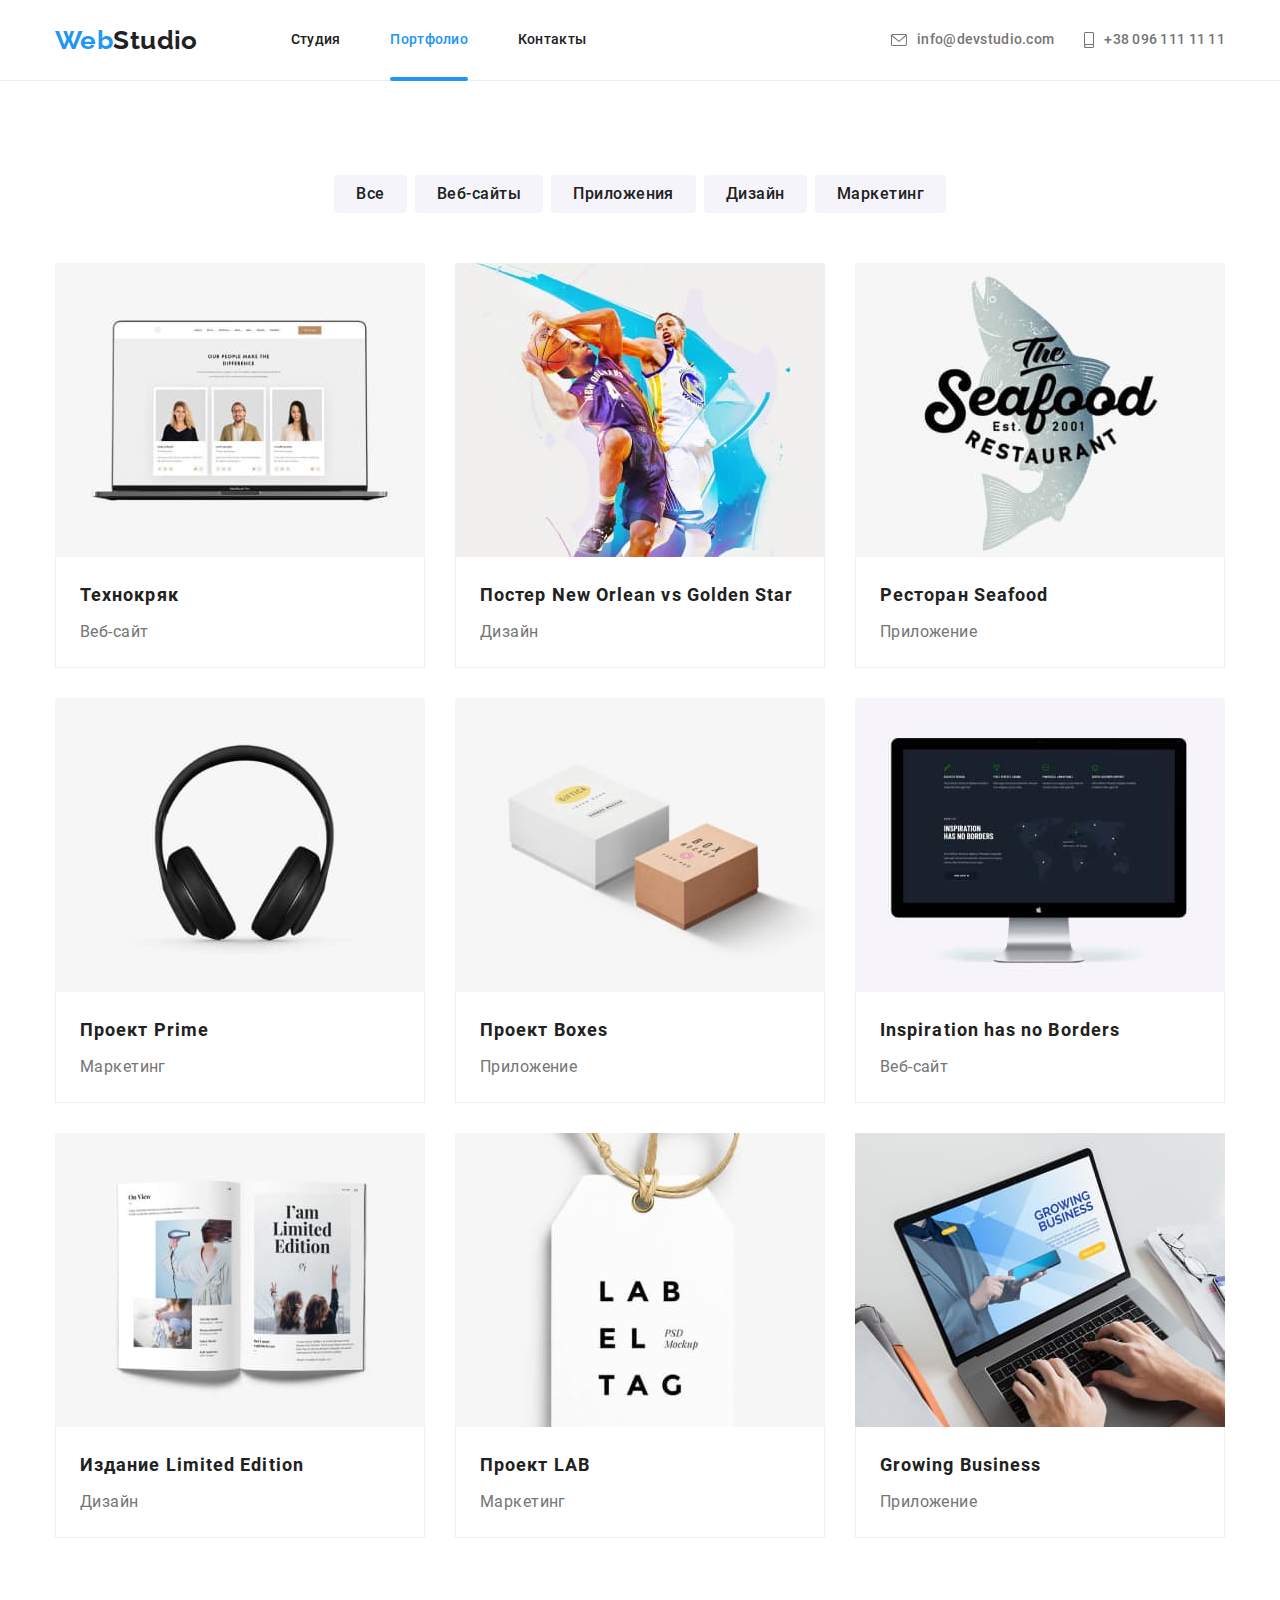
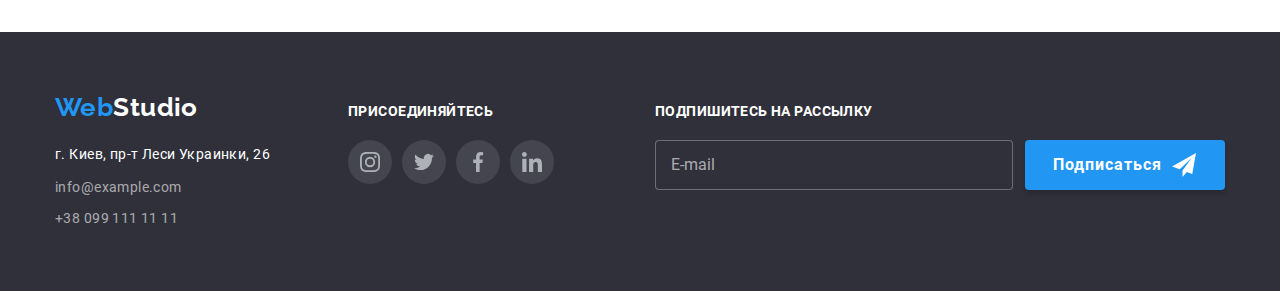
==== portfolio.html @ 1e8dc71b "add portfolio img" ====
<!DOCTYPE html>
<html lang="ru">
  <head>
    <meta charset="UTF-8" />
    <meta name="viewport" content="width=device-width, initial-scale=1.0" />
    <meta http-equiv="X-UA-Compatible" content="IE=Edge" />
    <title>Портфолио | Web Studio</title>
    <meta name="description" content="Портфолио со всеми работами компании Web Studio" />

    <link rel="stylesheet" href="./css/portfolio.min.css" />
    <link rel="shortcut icon" href="./images/favicon.svg" type="image/x-icon" />
  </head>
  <body>
    <header class="header">
      <div class="container main-nav">
        <!-- Лого в хедере -->
        <a href="./index.html" class="logo header__logo"><span class="logo__text">Web</span>Studio</a>

        <button type="button" class="mobile-button" aria-expanded="false" aria-controls="menu-container" data-menu-button>
          <svg width="40" height="40" aria-label="Переключатель мобильного меню" class="mobile-button__icon">
            <use class="icon-cross" href="./images/sprite.svg#icon-cross"></use>
            <use class="icon-menu" href="./images/sprite.svg#icon-mobile-menu"></use>
          </svg>
        </button>

        <div class="menu-container" id="menu-container" data-menu>
          <!-- Меню в хедере -->
          <nav>
            <ul class="menu">
              <li class="menu__item">
                <a href="./index.html" class="menu__link">Студия</a>
              </li>
              <li class="menu__item">
                <a href="./portfolio.html" class="menu__link menu__link--current">Портфолио</a>
              </li>
              <li class="menu__item">
                <a href="#" class="menu__link">Контакты</a>
              </li>
            </ul>
          </nav>

          <!-- Контакты в хедере -->
          <ul class="contacts">
            <li class="contacts__item">
              <a href="mailto:info@devstudio.com" class="contacts__link">
                <div class="contacts__icon">
                  <svg class="contacts__mail" width="16" height="12">
                    <use href="./images/sprite.svg#icon-head-mail"></use>
                  </svg>

                  info@devstudio.com
                </div></a
              >
            </li>
            <li class="contacts__item">
              <a href="tel:+380961111111" class="contacts__link">
                <div class="contacts__icon">
                  <svg class="contacts__phone" width="10" height="16">
                    <use href="./images/sprite.svg#icon-head-phone"></use>
                  </svg>

                  +38 096 111 11 11
                </div>
              </a>
            </li>
          </ul>
        </div>
      </div>
    </header>

    <main>
      <div class="container">
        <section class="portfolio-section">
          <!-- Кнопки-фильтры -->
          <ul class="filters">
            <li class="filters__item">
              <button type="button" class="filters__btn">Все</button>
            </li>

            <li class="filters__item">
              <button type="button" class="filters__btn">Веб-сайты</button>
            </li>
            <li class="filters__item">
              <button type="button" class="filters__btn">Приложения</button>
            </li>
            <li class="filters__item">
              <button type="button" class="filters__btn">Дизайн</button>
            </li>
            <li class="filters__item">
              <button type="button" class="filters__btn">Маркетинг</button>
            </li>
          </ul>

          <!-- Портфолио -->
          <ul class="portfolio">
            <li class="portfolio__item">
              <a href="#" class="portfolio__link">
                <div class="portfolio__thumb">
                  <picture>
                    <source
                      srcset="./images/desktop/portfolio-1-1200@1x.jpg 1x, ./images/desktop/portfolio-1-1200@2x.jpg 2x"
                      media="(min-width: 1200px)"
                    />
                    <source
                      srcset="./images/tablet/portfolio-1-768@1x.jpg 1x, ./images/tablet/portfolio-1-768@2x.jpg 2x"
                      media="(min-width: 768px)"
                    />
                    <source
                      srcset="./images/mobile/portfolio-1-480@1x.jpg 1x, ./images/mobile/portfolio-1-480@2x.jpg 2x"
                      media="(max-width: 767px)"
                    />

                    <img src="./images/mobile/portfolio-1-480@1x.jpg" alt="Пример сайта" width="370" height="294" />
                  </picture>
                  <p class="portfolio__tooltip">
                    Технокряк это современная площадка распространения коронавируса. Компании используют эту платформу для цифрового
                    шпионажа и атак на защищённые сервера конкурентов.
                  </p>
                </div>
                <div class="portfolio__content">
                  <h2 class="portfolio__title">Технокряк</h2>
                  <p class="portfolio__text">Веб-сайт</p>
                </div>
              </a>
            </li>

            <li class="portfolio__item">
              <a href="#" class="portfolio__link">
                <div class="portfolio__thumb">
                  <picture>
                    <source
                      srcset="./images/desktop/portfolio-2-1200@1x.jpg 1x, ./images/desktop/portfolio-2-1200@2x.jpg 2x"
                      media="(min-width: 1200px)"
                    />
                    <source
                      srcset="./images/tablet/portfolio-2-768@1x.jpg 1x, ./images/tablet/portfolio-2-768@2x.jpg 2x"
                      media="(min-width: 768px)"
                    />
                    <source
                      srcset="./images/mobile/portfolio-2-480@1x.jpg 1x, ./images/mobile/portfolio-2-480@2x.jpg 2x"
                      media="(max-width: 767px)"
                    />

                    <img src="./images/mobile/portfolio-2-480@1x.jpg" alt="Два мужчины играют в баскетбол" width="370" height="294" />
                  </picture>
                  <p class="portfolio__tooltip">
                    Технокряк это современная площадка распространения коронавируса. Компании используют эту платформу для цифрового
                    шпионажа и атак на защищённые сервера конкурентов.
                  </p>
                </div>
                <div class="portfolio__content">
                  <h2 class="portfolio__title">Постер New Orlean vs Golden Star</h2>
                  <p class="portfolio__text">Дизайн</p>
                </div>
              </a>
            </li>
            <li class="portfolio__item">
              <a href="#" class="portfolio__link">
                <div class="portfolio__thumb">
                  <picture>
                    <source
                      srcset="./images/desktop/portfolio-3-1200@1x.jpg 1x, ./images/desktop/portfolio-3-1200@2x.jpg 2x"
                      media="(min-width: 1200px)"
                    />
                    <source
                      srcset="./images/tablet/portfolio-3-768@1x.jpg 1x, ./images/tablet/portfolio-3-768@2x.jpg 2x"
                      media="(min-width: 768px)"
                    />
                    <source
                      srcset="./images/mobile/portfolio-3-480@1x.jpg 1x, ./images/mobile/portfolio-3-480@2x.jpg 2x"
                      media="(max-width: 767px)"
                    />

                    <img src="./images/mobile/portfolio-3-480@1x.jpg" alt="Логотип ресторана с рыбой на фоне" width="370" height="294" />
                  </picture>
                  <p class="portfolio__tooltip">
                    Технокряк это современная площадка распространения коронавируса. Компании используют эту платформу для цифрового
                    шпионажа и атак на защищённые сервера конкурентов.
                  </p>
                </div>
                <div class="portfolio__content">
                  <h2 class="portfolio__title">Ресторан Seafood</h2>
                  <p class="portfolio__text">Приложение</p>
                </div>
              </a>
            </li>
            <li class="portfolio__item">
              <a href="#" class="portfolio__link">
                <div class="portfolio__thumb">
                  <picture>
                    <source
                      srcset="./images/desktop/portfolio-4-1200@1x.jpg 1x, ./images/desktop/portfolio-4-1200@2x.jpg 2x"
                      media="(min-width: 1200px)"
                    />
                    <source
                      srcset="./images/tablet/portfolio-4-768@1x.jpg 1x, ./images/tablet/portfolio-4-768@2x.jpg 2x"
                      media="(min-width: 768px)"
                    />
                    <source
                      srcset="./images/mobile/portfolio-4-480@1x.jpg 1x, ./images/mobile/portfolio-4-480@2x.jpg 2x"
                      media="(max-width: 767px)"
                    />

                    <img src="./images/mobile/portfolio-4-480@1x.jpg" alt="Наушники" width="370" height="294" />
                  </picture>
                  <p class="portfolio__tooltip">
                    Технокряк это современная площадка распространения коронавируса. Компании используют эту платформу для цифрового
                    шпионажа и атак на защищённые сервера конкурентов.
                  </p>
                </div>
                <div class="portfolio__content">
                  <h2 class="portfolio__title">Проект Prime</h2>
                  <p class="portfolio__text">Маркетинг</p>
                </div>
              </a>
            </li>
            <li class="portfolio__item">
              <a href="#" class="portfolio__link">
                <div class="portfolio__thumb">
                  <picture>
                    <source
                      srcset="./images/desktop/portfolio-5-1200@1x.jpg 1x, ./images/desktop/portfolio-5-1200@2x.jpg 2x"
                      media="(min-width: 1200px)"
                    />
                    <source
                      srcset="./images/tablet/portfolio-5-768@1x.jpg 1x, ./images/tablet/portfolio-5-768@2x.jpg 2x"
                      media="(min-width: 768px)"
                    />
                    <source
                      srcset="./images/mobile/portfolio-5-480@1x.jpg 1x, ./images/mobile/portfolio-5-480@2x.jpg 2x"
                      media="(max-width: 767px)"
                    />

                    <img src="./images/mobile/portfolio-5-480@1x.jpg" alt="Две коробки" width="370" height="294" />
                  </picture>
                  <p class="portfolio__tooltip">
                    Технокряк это современная площадка распространения коронавируса. Компании используют эту платформу для цифрового
                    шпионажа и атак на защищённые сервера конкурентов.
                  </p>
                </div>
                <div class="portfolio__content">
                  <h2 class="portfolio__title">Проект Boxes</h2>
                  <p class="portfolio__text">Приложение</p>
                </div>
              </a>
            </li>
            <li class="portfolio__item">
              <a href="#" class="portfolio__link">
                <div class="portfolio__thumb">
                  <picture>
                    <source
                      srcset="./images/desktop/portfolio-6-1200@1x.jpg 1x, ./images/desktop/portfolio-6-1200@2x.jpg 2x"
                      media="(min-width: 1200px)"
                    />
                    <source
                      srcset="./images/tablet/portfolio-6-768@1x.jpg 1x, ./images/tablet/portfolio-6-768@2x.jpg 2x"
                      media="(min-width: 768px)"
                    />
                    <source
                      srcset="./images/mobile/portfolio-6-480@1x.jpg 1x, ./images/mobile/portfolio-6-480@2x.jpg 2x"
                      media="(max-width: 767px)"
                    />

                    <img src="./images/mobile/portfolio-6-480@1x.jpg" alt="Карта мира на темном фоне" width="370" height="294" />
                  </picture>
                  <p class="portfolio__tooltip">
                    Технокряк это современная площадка распространения коронавируса. Компании используют эту платформу для цифрового
                    шпионажа и атак на защищённые сервера конкурентов.
                  </p>
                </div>
                <div class="portfolio__content">
                  <h2 class="portfolio__title">Inspiration has no Borders</h2>
                  <p class="portfolio__text">Веб-сайт</p>
                </div>
              </a>
            </li>
            <li class="portfolio__item">
              <a href="#" class="portfolio__link">
                <div class="portfolio__thumb">
                  <picture>
                    <source
                      srcset="./images/desktop/portfolio-7-1200@1x.jpg 1x, ./images/desktop/portfolio-7-1200@2x.jpg 2x"
                      media="(min-width: 1200px)"
                    />
                    <source
                      srcset="./images/tablet/portfolio-7-768@1x.jpg 1x, ./images/tablet/portfolio-7-768@2x.jpg 2x"
                      media="(min-width: 768px)"
                    />
                    <source
                      srcset="./images/mobile/portfolio-7-480@1x.jpg 1x, ./images/mobile/portfolio-7-480@2x.jpg 2x"
                      media="(max-width: 767px)"
                    />

                    <img src="./images/mobile/portfolio-7-480@1x.jpg" alt="Разворот книги" width="370" height="294" />
                  </picture>
                  <p class="portfolio__tooltip">
                    Технокряк это современная площадка распространения коронавируса. Компании используют эту платформу для цифрового
                    шпионажа и атак на защищённые сервера конкурентов.
                  </p>
                </div>
                <div class="portfolio__content">
                  <h2 class="portfolio__title">Издание Limited Edition</h2>
                  <p class="portfolio__text">Дизайн</p>
                </div>
              </a>
            </li>
            <li class="portfolio__item">
              <a href="#" class="portfolio__link">
                <div class="portfolio__thumb">
                  <picture>
                    <source
                      srcset="./images/desktop/portfolio-8-1200@1x.jpg 1x, ./images/desktop/portfolio-8-1200@2x.jpg 2x"
                      media="(min-width: 1200px)"
                    />
                    <source
                      srcset="./images/tablet/portfolio-8-768@1x.jpg 1x, ./images/tablet/portfolio-8-768@2x.jpg 2x"
                      media="(min-width: 768px)"
                    />
                    <source
                      srcset="./images/mobile/portfolio-8-480@1x.jpg 1x, ./images/mobile/portfolio-8-480@2x.jpg 2x"
                      media="(max-width: 767px)"
                    />

                    <img src="./images/mobile/portfolio-8-480@1x.jpg" alt="Белая бирка" width="370" height="294" />
                  </picture>
                  <p class="portfolio__tooltip">
                    Технокряк это современная площадка распространения коронавируса. Компании используют эту платформу для цифрового
                    шпионажа и атак на защищённые сервера конкурентов.
                  </p>
                </div>
                <div class="portfolio__content">
                  <h2 class="portfolio__title">Проект LAB</h2>
                  <p class="portfolio__text">Маркетинг</p>
                </div>
              </a>
            </li>
            <li class="portfolio__item">
              <a href="#" class="portfolio__link">
                <div class="portfolio__thumb">
                  <picture>
                    <source
                      srcset="./images/desktop/portfolio-9-1200@1x.jpg 1x, ./images/desktop/portfolio-9-1200@2x.jpg 2x"
                      media="(min-width: 1200px)"
                    />
                    <source
                      srcset="./images/tablet/portfolio-9-768@1x.jpg 1x, ./images/tablet/portfolio-9-768@2x.jpg 2x"
                      media="(min-width: 768px)"
                    />
                    <source
                      srcset="./images/mobile/portfolio-9-480@1x.jpg 1x, ./images/mobile/portfolio-9-480@2x.jpg 2x"
                      media="(max-width: 767px)"
                    />

                    <img src="./images/mobile/portfolio-9-480@1x.jpg" alt="Человек печаает на ноутбуке" width="370" height="294" />
                  </picture>
                  <p class="portfolio__tooltip">
                    Технокряк это современная площадка распространения коронавируса. Компании используют эту платформу для цифрового
                    шпионажа и атак на защищённые сервера конкурентов.
                  </p>
                </div>
                <div class="portfolio__content">
                  <h2 class="portfolio__title">Growing Business</h2>
                  <p class="portfolio__text">Приложение</p>
                </div>
              </a>
            </li>
          </ul>
        </section>
      </div>
    </main>

    <footer class="footer">
      <div class="container">
        <div class="footer-blocks">
          <!-- Адрес в футере -->
          <div class="address-block">
            <!-- Логотип в футере -->
            <a href="./index.html" class="logo footer__logo"><span class="logo__text">Web</span>Studio</a>

            <!-- Контакты в футере -->
            <address class="adress">
              <p class="adress__map">г. Киев, пр-т Леси Украинки, 26</p>
              <ul class="adress__list">
                <li class="adress__item">
                  <a href="mailto:info@example.com" class="adress__link">info@example.com</a>
                </li>
                <li class="adress__item">
                  <a href="tel:+380991111111" class="adress__link">+38 099 111 11 11</a>
                </li>
              </ul>
            </address>
          </div>

          <!-- Соц сети в футере -->
          <div class="networks">
            <b class="networks__title">Присоединяйтесь</b>
            <ul class="networks__list">
              <li class="networks__item">
                <a href="#" class="media-link networks__link" aria-label="Instagram">
                  <svg class="media-icon networks__icon" width="20" height="20">
                    <use href="./images/sprite.svg#icon-instagram"></use>
                  </svg>
                </a>
              </li>
              <li class="networks__item">
                <a href="#" class="media-link networks__link" aria-label="Twiter">
                  <svg class="media-icon networks__icon" width="20" height="20">
                    <use href="./images/sprite.svg#icon-twitter"></use>
                  </svg>
                </a>
              </li>
              <li class="networks__item">
                <a href="#" class="media-link networks__link" aria-label="Facebook">
                  <svg class="media-icon networks__icon" width="20" height="20">
                    <use href="./images/sprite.svg#icon-facebook"></use>
                  </svg>
                </a>
              </li>
              <li class="networks__item">
                <a href="#" class="media-link networks__link" aria-label="LinkedIn">
                  <svg class="media-icon networks__icon" width="20" height="20">
                    <use href="./images/sprite.svg#icon-linkedin"></use>
                  </svg>
                </a>
              </li>
            </ul>
          </div>

          <!-- Форма подписки в футере -->
          <div class="subscribe">
            <b class="networks__title">Подпишитесь на рассылку</b>
            <form class="subscribe__field">
              <input
                type="email"
                name="subscribe-email"
                id="subscribe-email"
                placeholder="E-mail"
                required
                class="subscribe__input"
                aria-label="Введите почту для будущей рассылки"
              />
              <button type="submit" class="btn subscribe__btn" aria-label="Оформляет подписку на рассылку">
                <span>Подписаться</span>
                <svg class="subscribe__icon" width="24" height="24">
                  <use href="./images/sprite.svg#icon-send"></use>
                </svg>
              </button>
            </form>
          </div>
        </div>
      </div>
    </footer>

    <!-- Скрипт для мобильного меню -->
    <script src="./js/menu.js"></script>
  </body>
</html>
---- css/portfolio.min.css ----
.filters,.portfolio,.menu,.contacts,.adress__list,.networks__list{padding:0;margin:0;list-style:none}@font-face{font-family:"Raleway";src:local("Raleway"),url("../fonts/Raleway-Bold.ttf") format("truetype");font-weight:700;font-style:normal;font-display:fallback}@font-face{font-family:"Roboto";src:local("Roboto"),url("../fonts/Roboto-Regular.ttf") format("truetype");font-weight:400;font-style:normal;font-display:fallback}@font-face{font-family:"Roboto";src:local("Roboto"),url("../fonts/Roboto-Medium.ttf") format("truetype");font-weight:500;font-style:normal;font-display:fallback}@font-face{font-family:"Roboto";src:local("Roboto"),url("../fonts/Roboto-Bold.ttf") format("truetype");font-weight:700;font-style:normal;font-display:fallback}@font-face{font-family:"Roboto";src:local("Roboto"),url("../fonts/Roboto-Black.ttf") format("truetype");font-weight:900;font-style:normal;font-display:fallback}/*! modern-normalize v0.7.0 | MIT License | https://github.com/sindresorhus/modern-normalize */*,::after,::before{-webkit-box-sizing:border-box;box-sizing:border-box}:root{-moz-tab-size:4;-o-tab-size:4;tab-size:4}html{line-height:1.15;-webkit-text-size-adjust:100%}body{margin:0}body{font-family:system-ui,-apple-system,'Segoe UI',Roboto,Helvetica,Arial,sans-serif,'Apple Color Emoji','Segoe UI Emoji'}hr{height:0}abbr[title]{-webkit-text-decoration:underline dotted;text-decoration:underline dotted}b,strong{font-weight:bolder}code,kbd,pre,samp{font-family:ui-monospace,SFMono-Regular,Consolas,'Liberation Mono',Menlo,monospace;font-size:1em}small{font-size:80%}sub,sup{font-size:75%;line-height:0;position:relative;vertical-align:baseline}sub{bottom:-.25em}sup{top:-.5em}button,input,optgroup,select,textarea{font-family:inherit;font-size:100%;line-height:1.15;margin:0}button,select{text-transform:none}[type=button],[type=reset],[type=submit],button{-webkit-appearance:button}[type=button]::-moz-focus-inner,[type=reset]::-moz-focus-inner,[type=submit]::-moz-focus-inner,button::-moz-focus-inner{border-style:none;padding:0}[type=button]:-moz-focusring,[type=reset]:-moz-focusring,[type=submit]:-moz-focusring,button:-moz-focusring{outline:1px dotted ButtonText}legend{padding:0}progress{vertical-align:baseline}[type=number]::-webkit-inner-spin-button,[type=number]::-webkit-outer-spin-button{height:auto}[type=search]{-webkit-appearance:textfield;outline-offset:-2px}[type=search]::-webkit-search-decoration{-webkit-appearance:none}::-webkit-file-upload-button{-webkit-appearance:button;font:inherit}summary{display:list-item}body{background-color:#fff;color:#757575;font-family:Roboto,sans-serif;letter-spacing:0.03em;font-size:14px;line-height:1.71}img{display:block;max-width:100%;height:auto}.visually-hidden{position:absolute;width:1px;height:1px;margin:-1px;border:0;padding:0;clip:rect(0 0 0 0);overflow:hidden}.header{position:relative;border-bottom:1px solid #ececec}@media screen and (max-width: 767px){.main-nav{display:-webkit-box;display:-ms-flexbox;display:flex;-webkit-box-pack:justify;-ms-flex-pack:justify;justify-content:space-between;-webkit-box-align:center;-ms-flex-align:center;align-items:center;height:60px}}@media screen and (min-width: 768px){.main-nav{display:-webkit-box;display:-ms-flexbox;display:flex;-webkit-box-pack:justify;-ms-flex-pack:justify;justify-content:space-between;-webkit-box-align:center;-ms-flex-align:center;align-items:center}}@media screen and (max-width: 1199px){.portfolio-section{padding:60px 0}}@media screen and (min-width: 1200px){.portfolio-section{padding:94px 0}}.filters{display:-webkit-box;display:-ms-flexbox;display:flex}@media screen and (max-width: 767px){.filters{-ms-flex-wrap:wrap;flex-wrap:wrap;margin-bottom:40px}}@media screen and (min-width: 768px) and (max-width: 1199px){.filters{-ms-flex-wrap:nowrap;flex-wrap:nowrap;-webkit-box-pack:center;-ms-flex-pack:center;justify-content:center;margin-bottom:30px}}@media screen and (min-width: 1200px){.filters{-webkit-box-pack:center;-ms-flex-pack:center;justify-content:center;margin-bottom:50px}}@media screen and (max-width: 767px){.filters__item:not(:last-child){margin-right:8px}.filters__item:not(:nth-last-child(-n+2)){margin-bottom:15px}}@media screen and (min-width: 768px) and (max-width: 1199px){.filters__item:not(:last-child){margin-right:8px}}@media screen and (min-width: 1200px){.filters__item:not(:last-child){margin-right:8px}}.filters__btn{display:inline-block;min-width:73px;height:38px;padding:6px 22px;border-radius:4px;border:0px solid transparent;background-color:#f5f4fa;color:#212121;font-family:inherit;font-weight:500;font-size:16px;line-height:1.62;text-align:center;letter-spacing:0.03em;-webkit-transition:all 250ms cubic-bezier(0.4, 0, 0.2, 1);transition:all 250ms cubic-bezier(0.4, 0, 0.2, 1)}.filters__btn:hover,.filters__btn:focus{background-color:#2196f3;-webkit-box-shadow:0px 4px 4px rgba(0,0,0,0.15);box-shadow:0px 4px 4px rgba(0,0,0,0.15);color:#fff;cursor:pointer}@media screen and (min-width: 768px) and (max-width: 1199px){.portfolio{display:-webkit-box;display:-ms-flexbox;display:flex;-ms-flex-wrap:wrap;flex-wrap:wrap}}@media screen and (min-width: 1200px){.portfolio{display:-webkit-box;display:-ms-flexbox;display:flex;-ms-flex-wrap:wrap;flex-wrap:wrap}}.portfolio__item{-webkit-transition:-webkit-box-shadow 250ms cubic-bezier(0.4, 0, 0.2, 1);transition:-webkit-box-shadow 250ms cubic-bezier(0.4, 0, 0.2, 1);transition:box-shadow 250ms cubic-bezier(0.4, 0, 0.2, 1);transition:box-shadow 250ms cubic-bezier(0.4, 0, 0.2, 1), -webkit-box-shadow 250ms cubic-bezier(0.4, 0, 0.2, 1)}@media screen and (max-width: 767px){.portfolio__item:not(:last-child){margin-bottom:30px}}@media screen and (min-width: 768px) and (max-width: 1199px){.portfolio__item{width:calc((100% - 1 * 30px) / 2)}.portfolio__item:nth-last-child(n+2){margin-bottom:30px}.portfolio__item:not(:nth-child(2n)){margin-right:30px}}@media screen and (min-width: 1200px){.portfolio__item{width:calc((100% - 2 * 30px) / 3)}.portfolio__item:nth-last-child(n+4){margin-bottom:30px}.portfolio__item:not(:nth-child(3n)){margin-right:30px}}.portfolio__item:hover,.portfolio__item:focus{-webkit-box-shadow:0px 1px 1px rgba(0,0,0,0.12),0px 4px 4px rgba(0,0,0,0.06),1px 4px 6px rgba(0,0,0,0.16);box-shadow:0px 1px 1px rgba(0,0,0,0.12),0px 4px 4px rgba(0,0,0,0.06),1px 4px 6px rgba(0,0,0,0.16)}.portfolio__link{text-decoration:none}.portfolio__thumb{position:relative;overflow:hidden}.portfolio__tooltip{position:absolute;bottom:0;left:0;-webkit-transform:translate(0, 100%);transform:translate(0, 100%);width:370px;height:294px;margin:0;padding:63px 24px;background-color:rgba(33,150,243,0.9);color:#fff;font-size:18px;line-height:1.56;-webkit-transition:all 250ms cubic-bezier(0.4, 0, 0.2, 1);transition:all 250ms cubic-bezier(0.4, 0, 0.2, 1);opacity:0}.portfolio__link:hover .portfolio__tooltip,.portfolio__link:focus .portfolio__tooltip{-webkit-transform:translateY(0);transform:translateY(0);opacity:1}.portfolio__content{padding:20px 24px;border-right:1px solid #eeeeee;border-left:1px solid #eeeeee;border-bottom:1px solid #eeeeee}.portfolio__title{margin-top:0;margin-bottom:4px;color:#212121;font-weight:700;font-size:18px;line-height:2;letter-spacing:0.06em}.portfolio__text{margin:0;color:#757575;font-size:16px;line-height:1.87}.footer{padding:60px 0;background-color:#2f303a;color:#fff}@media screen and (min-width: 768px) and (max-width: 1199px){.footer-blocks{display:-webkit-box;display:-ms-flexbox;display:flex;-ms-flex-wrap:wrap;flex-wrap:wrap;-ms-flex-pack:distribute;justify-content:space-around}}@media screen and (max-width: 1199px){.footer-blocks{text-align:center}}@media screen and (min-width: 1200px){.footer-blocks{display:-webkit-box;display:-ms-flexbox;display:flex;-webkit-box-pack:justify;-ms-flex-pack:justify;justify-content:space-between;-webkit-box-align:baseline;-ms-flex-align:baseline;align-items:baseline}}.container{width:100%;margin-left:auto;margin-right:auto;padding:0 15px}@media (min-width: 480px){.container{width:480px}}@media (min-width: 768px){.container{width:768px}}@media (min-width: 1200px){.container{width:1200px}}@media screen and (max-width: 1199px){.section{padding-top:60px;padding-bottom:60px}}@media screen and (min-width: 1200px){.section{padding-top:94px;padding-bottom:94px}}.title{margin-top:0;margin-bottom:30px;color:#212121;font-weight:700;font-size:28px;line-height:1.17;text-align:center}@media (min-width: 1200px){.title{margin-bottom:50px}}@media (min-width: 1200px){.title{font-weight:700;font-size:36px;line-height:1.17}}.btn{min-width:200px;height:50px;border:0px solid transparent;border-radius:4px;background-color:#2196f3;-webkit-box-shadow:0px 4px 4px rgba(0,0,0,0.15);box-shadow:0px 4px 4px rgba(0,0,0,0.15);color:#fff;font-weight:700;font-size:16px;line-height:1.87;letter-spacing:0.06em;-webkit-transform:scale(1);transform:scale(1);-webkit-transition:-webkit-transform 250ms cubic-bezier(0.4, 0, 0.2, 1);transition:-webkit-transform 250ms cubic-bezier(0.4, 0, 0.2, 1);transition:transform 250ms cubic-bezier(0.4, 0, 0.2, 1);transition:transform 250ms cubic-bezier(0.4, 0, 0.2, 1), -webkit-transform 250ms cubic-bezier(0.4, 0, 0.2, 1);cursor:pointer}.btn:hover:enabled,.btn:focus:enabled{-webkit-transform:scale(0.93);transform:scale(0.93)}.btn:disabled{background-color:gray}.logo{font-family:Raleway,sans-serif;font-weight:700;font-size:24px;line-height:1.16;text-decoration:none}.logo__text{color:#2196f3}@media screen and (min-width: 1200px){.logo{font-weight:700;font-size:26px;line-height:1.19}}.header__logo{color:#212121}@media screen and (max-width: 767px){.menu{margin-bottom:60px}}@media screen and (min-width: 768px) and (max-width: 1199px){.menu{display:-webkit-box;display:-ms-flexbox;display:flex;margin-right:84px}}@media screen and (min-width: 1200px){.menu{display:-webkit-box;display:-ms-flexbox;display:flex;margin-right:305px}}@media screen and (max-width: 767px){.menu__item:not(:last-child){margin-bottom:40px}}@media screen and (min-width: 768px){.menu__item:not(:last-child){margin-right:50px}}.menu__link{position:relative;color:#212121;font-weight:500;font-size:14px;line-height:1.14;letter-spacing:0.02em;text-decoration:none;-webkit-transition:color 250ms cubic-bezier(0.4, 0, 0.2, 1);transition:color 250ms cubic-bezier(0.4, 0, 0.2, 1)}.menu__link:hover,.menu__link:focus{color:#2196f3}.menu__link--current{color:#2196f3}.menu__link--current::after{content:"";position:absolute;bottom:-1px;left:0;display:block;width:100%;height:4px;border-radius:2px;background-color:#2196f3}@media screen and (max-width: 767px){.menu__link{padding-top:8px;padding-bottom:8px;font-weight:500;font-size:18px;line-height:1.16}}@media screen and (min-width: 768px){.menu__link{display:block;padding-top:32px;padding-bottom:32px}}.mobile-button{display:-webkit-inline-box;display:-ms-inline-flexbox;display:inline-flex;margin:0;padding:0;border:0;background-color:transparent}.mobile-button .icon-cross{display:none}.mobile-button.is-open .icon-cross{display:block}.mobile-button.is-open .icon-menu{display:none}.mobile-button:hover .mobile-button__icon,.mobile-button:focus .mobile-button__icon,.mobile-button:active .mobile-button__icon{fill:#2196f3}@media screen and (min-width: 768px){.mobile-button{display:none}}.menu-container.is-open{display:block}@media screen and (max-width: 767px){.menu-container{display:none;position:absolute;top:100%;left:0;width:100%;padding:60px 0;background-color:#fff;-webkit-box-shadow:0px 4px 8px rgba(0,0,0,0.04),0px 2px 4px rgba(0,0,0,0.08),0px 1px 3px rgba(0,0,0,0.16);box-shadow:0px 4px 8px rgba(0,0,0,0.04),0px 2px 4px rgba(0,0,0,0.08),0px 1px 3px rgba(0,0,0,0.16);text-align:center;z-index:1}}@media screen and (min-width: 768px){.menu-container{display:-webkit-box;display:-ms-flexbox;display:flex;-webkit-box-pack:justify;-ms-flex-pack:justify;justify-content:space-between;-webkit-box-align:center;-ms-flex-align:center;align-items:center}}@media screen and (min-width: 1200px){.contacts{display:-webkit-box;display:-ms-flexbox;display:flex;-webkit-box-align:center;-ms-flex-align:center;align-items:center}}@media screen and (max-width: 767px){.contacts__item:not(:last-child){margin-bottom:16px}}@media screen and (min-width: 768px) and (max-width: 1199px){.contacts__item:not(:last-child){margin-bottom:10px}}@media screen and (min-width: 1200px){.contacts__item:not(:last-child){margin-right:30px}}.contacts__link{color:#757575;font-weight:500;font-size:14px;line-height:1.14;letter-spacing:0.02em;text-decoration:none;-webkit-transition:color 250ms cubic-bezier(0.4, 0, 0.2, 1);transition:color 250ms cubic-bezier(0.4, 0, 0.2, 1)}.contacts__link:hover,.contacts__link:focus{color:#2196f3}.contacts__icon{display:-webkit-box;display:-ms-flexbox;display:flex;-webkit-box-align:center;-ms-flex-align:center;align-items:center}@media screen and (max-width: 767px){.contacts__icon{-webkit-box-pack:center;-ms-flex-pack:center;justify-content:center}}.contacts__mail{width:16px;height:12px;margin-right:10px;fill:currentColor}.contacts__phone{margin-right:10px;width:10px;height:16px;fill:currentColor}.media-link{display:-webkit-box;display:-ms-flexbox;display:flex;-webkit-box-pack:center;-ms-flex-pack:center;justify-content:center;-webkit-box-align:center;-ms-flex-align:center;align-items:center;width:44px;height:44px;border-radius:50%;-webkit-transition:background-color 250ms cubic-bezier(0.4, 0, 0.2, 1);transition:background-color 250ms cubic-bezier(0.4, 0, 0.2, 1)}.media-link:hover,.media-link:focus{background-color:#2196f3}.media-icon{width:20px;height:20px;fill:#afb1b8;-webkit-transition:fill 250ms cubic-bezier(0.4, 0, 0.2, 1);transition:fill 250ms cubic-bezier(0.4, 0, 0.2, 1)}@media screen and (max-width: 1199px){.address-block{margin-bottom:60px;text-align:center}}@media screen and (min-width: 1200px){.address-block{margin-right:70px}}.footer__logo{display:inline-block;margin-bottom:20px;color:#fff}.adress{font-style:normal}@media screen and (min-width: 1200px){.adress{display:-webkit-box;display:-ms-flexbox;display:flex;-webkit-box-orient:vertical;-webkit-box-direction:normal;-ms-flex-direction:column;flex-direction:column}}.adress__map{margin-top:0}@media screen and (min-width: 1200px){.adress__map{margin-bottom:9px}}.adress__item:not(:last-child){margin-bottom:8px}.adress__link{color:rgba(255,255,255,0.6);text-decoration:none;-webkit-transition:color 250ms cubic-bezier(0.4, 0, 0.2, 1);transition:color 250ms cubic-bezier(0.4, 0, 0.2, 1)}.adress__link:hover,.adress__link:focus{color:#2196f3}@media screen and (max-width: 1199px){.networks{margin-bottom:60px}}@media screen and (min-width: 1200px){.networks{margin-right:93px}}.networks__title{display:inline-block;margin-bottom:20px;line-height:1.14;text-transform:uppercase}.networks__list{display:-webkit-box;display:-ms-flexbox;display:flex}@media screen and (max-width: 767px){.networks__list{-webkit-box-pack:center;-ms-flex-pack:center;justify-content:center}}.networks__item:not(:last-child){margin-right:10px}.networks__link{background-color:rgba(255,255,255,0.1)}.networks__link:hover .networks__icon,.networks__link:focus .networks__icon{fill:#f5f4fa}@media screen and (min-width: 768px){.subscribe__field{display:-webkit-box;display:-ms-flexbox;display:flex;-webkit-box-align:center;-ms-flex-align:center;align-items:center}}@media screen and (min-width: 768px) and (max-width: 1199px){.subscribe__field{-webkit-box-orient:vertical;-webkit-box-direction:normal;-ms-flex-direction:column;flex-direction:column}}.subscribe__input{padding:15px;border:1px solid rgba(255,255,255,0.3);border-radius:4px;background-color:#2f303a;font-size:16px;line-height:1.25;color:rgba(255,255,255,0.6);-webkit-transition:all 250ms cubic-bezier(0.4, 0, 0.2, 1);transition:all 250ms cubic-bezier(0.4, 0, 0.2, 1)}.subscribe__input::-webkit-input-placeholder{font-size:16px;line-height:1.25;color:rgba(255,255,255,0.6)}.subscribe__input:-ms-input-placeholder{font-size:16px;line-height:1.25;color:rgba(255,255,255,0.6)}.subscribe__input::-ms-input-placeholder{font-size:16px;line-height:1.25;color:rgba(255,255,255,0.6)}.subscribe__input::placeholder{font-size:16px;line-height:1.25;color:rgba(255,255,255,0.6)}.subscribe__input:focus{outline:transparent;border:1px solid currentColor}.subscribe__input:not(:placeholder-shown):focus:valid{color:green;border-color:green}.subscribe__input:not(:placeholder-shown):focus:invalid{color:tomato;border-color:tomato}@media screen and (max-width: 767px){.subscribe__input{width:100%;margin-bottom:20px}}@media screen and (min-width: 768px) and (max-width: 1199px){.subscribe__input{width:450px;margin-bottom:20px}}@media screen and (min-width: 1200px){.subscribe__input{width:358px;height:50px;margin-right:12px}}.subscribe__btn{display:-webkit-box;display:-ms-flexbox;display:flex;-webkit-box-align:center;-ms-flex-align:center;align-items:center;padding:10px 28px}@media screen and (max-width: 767px){.subscribe__btn{margin-left:auto;margin-right:auto}}.subscribe__icon{width:24px;height:24px;margin-left:10px}.backdrop{position:fixed;top:0;left:0;width:100%;height:100%;background-color:rgba(0,0,0,0.2);-webkit-transition:opacity 250ms cubic-bezier(0.4, 0, 0.2, 1);transition:opacity 250ms cubic-bezier(0.4, 0, 0.2, 1);opacity:1}.backdrop.is-hidden{opacity:0;pointer-events:none}@media screen and (max-width: 767px){.backdrop{padding:93px 15px}}@media screen and (max-width: 1199px){.backdrop{overflow-y:scroll}}.modal{position:relative;border-radius:4px;background-color:#fff;-webkit-box-shadow:0px 1px 3px rgba(0,0,0,0.12),0px 1px 1px rgba(0,0,0,0.14),0px 2px 1px rgba(0,0,0,0.2);box-shadow:0px 1px 3px rgba(0,0,0,0.12),0px 1px 1px rgba(0,0,0,0.14),0px 2px 1px rgba(0,0,0,0.2);-webkit-transition:all 250ms cubic-bezier(0.4, 0, 0.2, 1);transition:all 250ms cubic-bezier(0.4, 0, 0.2, 1)}.backdrop.is-hidden .modal{-webkit-transform:translate(-50%, -50%) scale(0.5);transform:translate(-50%, -50%) scale(0.5)}@media screen and (max-width: 767px){.backdrop.is-hidden .modal{-webkit-transform:scale(0.5);transform:scale(0.5)}}@media screen and (min-width: 768px){.modal{position:absolute;top:50%;left:50%;width:450px;height:auto;-webkit-transform:translate(-50%, -25%) scale(1);transform:translate(-50%, -25%) scale(1)}}@media screen and (min-width: 1200px){.modal{top:50%;width:528px;-webkit-transform:translate(-50%, -50%) scale(1);transform:translate(-50%, -50%) scale(1)}}.modal__close-btn{position:absolute;top:8px;right:8px;display:-webkit-box;display:-ms-flexbox;display:flex;-webkit-box-pack:center;-ms-flex-pack:center;justify-content:center;-webkit-box-align:center;-ms-flex-align:center;align-items:center;width:30px;height:30px;padding:6px;border-radius:50%;border:1px solid rgba(0,0,0,0.1);background-color:#fff;cursor:pointer}.modal__close-icon{width:18px;height:18px;fill:#000000;-webkit-transition:fill 250ms cubic-bezier(0.4, 0, 0.2, 1);transition:fill 250ms cubic-bezier(0.4, 0, 0.2, 1)}.modal__close-btn:hover .modal__close-icon,.modal__close-btn:focus .modal__close-icon{fill:#2196f3}.callback-form{width:100%;padding:40px}.callback__title{display:block;margin-bottom:12px;color:#212121;font-weight:700;font-size:20px;line-height:1.15;text-align:center}.callback__group{display:-webkit-box;display:-ms-flexbox;display:flex;-webkit-box-orient:vertical;-webkit-box-direction:normal;-ms-flex-direction:column;flex-direction:column;margin-bottom:10px}.callback__label{margin-bottom:4px;font-size:12px;line-height:1.16;letter-spacing:0.01em}.callback__area{position:relative}.callback__input{width:100%;padding:11px 11px 11px 42px;border:1px solid rgba(33,33,33,0.2);border-radius:4px;-webkit-transition:all 250ms cubic-bezier(0.4, 0, 0.2, 1);transition:all 250ms cubic-bezier(0.4, 0, 0.2, 1);cursor:pointer}.callback__input:focus{outline:transparent;border:1px solid #2196f3}.callback__input:not(:placeholder-shown):focus:valid{color:#2196f3;border-color:#2196f3}.callback__input:not(:placeholder-shown):focus:invalid{color:tomato;border-color:tomato}.callback__icon{position:absolute;top:50%;left:12px;width:18px;height:18px;-webkit-transform:translateY(-50%);transform:translateY(-50%);-webkit-transition:fill 250ms cubic-bezier(0.4, 0, 0.2, 1);transition:fill 250ms cubic-bezier(0.4, 0, 0.2, 1)}.callback__area:focus-within .callback__icon{fill:#2196f3}.callback__commit{display:-webkit-box;display:-ms-flexbox;display:flex;-webkit-box-orient:vertical;-webkit-box-direction:normal;-ms-flex-direction:column;flex-direction:column;margin-bottom:20px}.callback__textarea{width:100%;padding:12px 16px;border:1px solid rgba(33,33,33,0.2);border-radius:4px;-webkit-transition:all 250ms cubic-bezier(0.4, 0, 0.2, 1);transition:all 250ms cubic-bezier(0.4, 0, 0.2, 1);resize:none;cursor:pointer}.callback__textarea::-webkit-input-placeholder{font-size:12px;line-height:1.16;letter-spacing:0.01em;color:rgba(117,117,117,0.5)}.callback__textarea:-ms-input-placeholder{font-size:12px;line-height:1.16;letter-spacing:0.01em;color:rgba(117,117,117,0.5)}.callback__textarea::-ms-input-placeholder{font-size:12px;line-height:1.16;letter-spacing:0.01em;color:rgba(117,117,117,0.5)}.callback__textarea::placeholder{font-size:12px;line-height:1.16;letter-spacing:0.01em;color:rgba(117,117,117,0.5)}.callback__textarea:focus{outline:transparent;border:1px solid #2196f3}.policy-block{display:block;margin-bottom:30px;text-align:center;cursor:pointer}.policy__icon::before{display:inline-block;content:"";width:16px;height:15px;margin-right:7px;border:2px solid #212121;border-radius:2px;vertical-align:middle;-webkit-transition:all 250ms cubic-bezier(0.4, 0, 0.2, 1);transition:all 250ms cubic-bezier(0.4, 0, 0.2, 1)}.checkbox:checked+.policy__icon::before{vertical-align:middle;border-color:#2196f3;background-color:#2196f3;background-image:url("../images/form-check.svg");background-size:contain;background-origin:border-box}@media screen and (max-width: 1199px){.policy__text{font-weight:400;font-size:12px;line-height:1.16}}.policy__link{color:#2196f3}.btn-block{text-align:center}.callback__btn{padding:10px 55px}
/*# sourceMappingURL=portfolio.min.css.map */
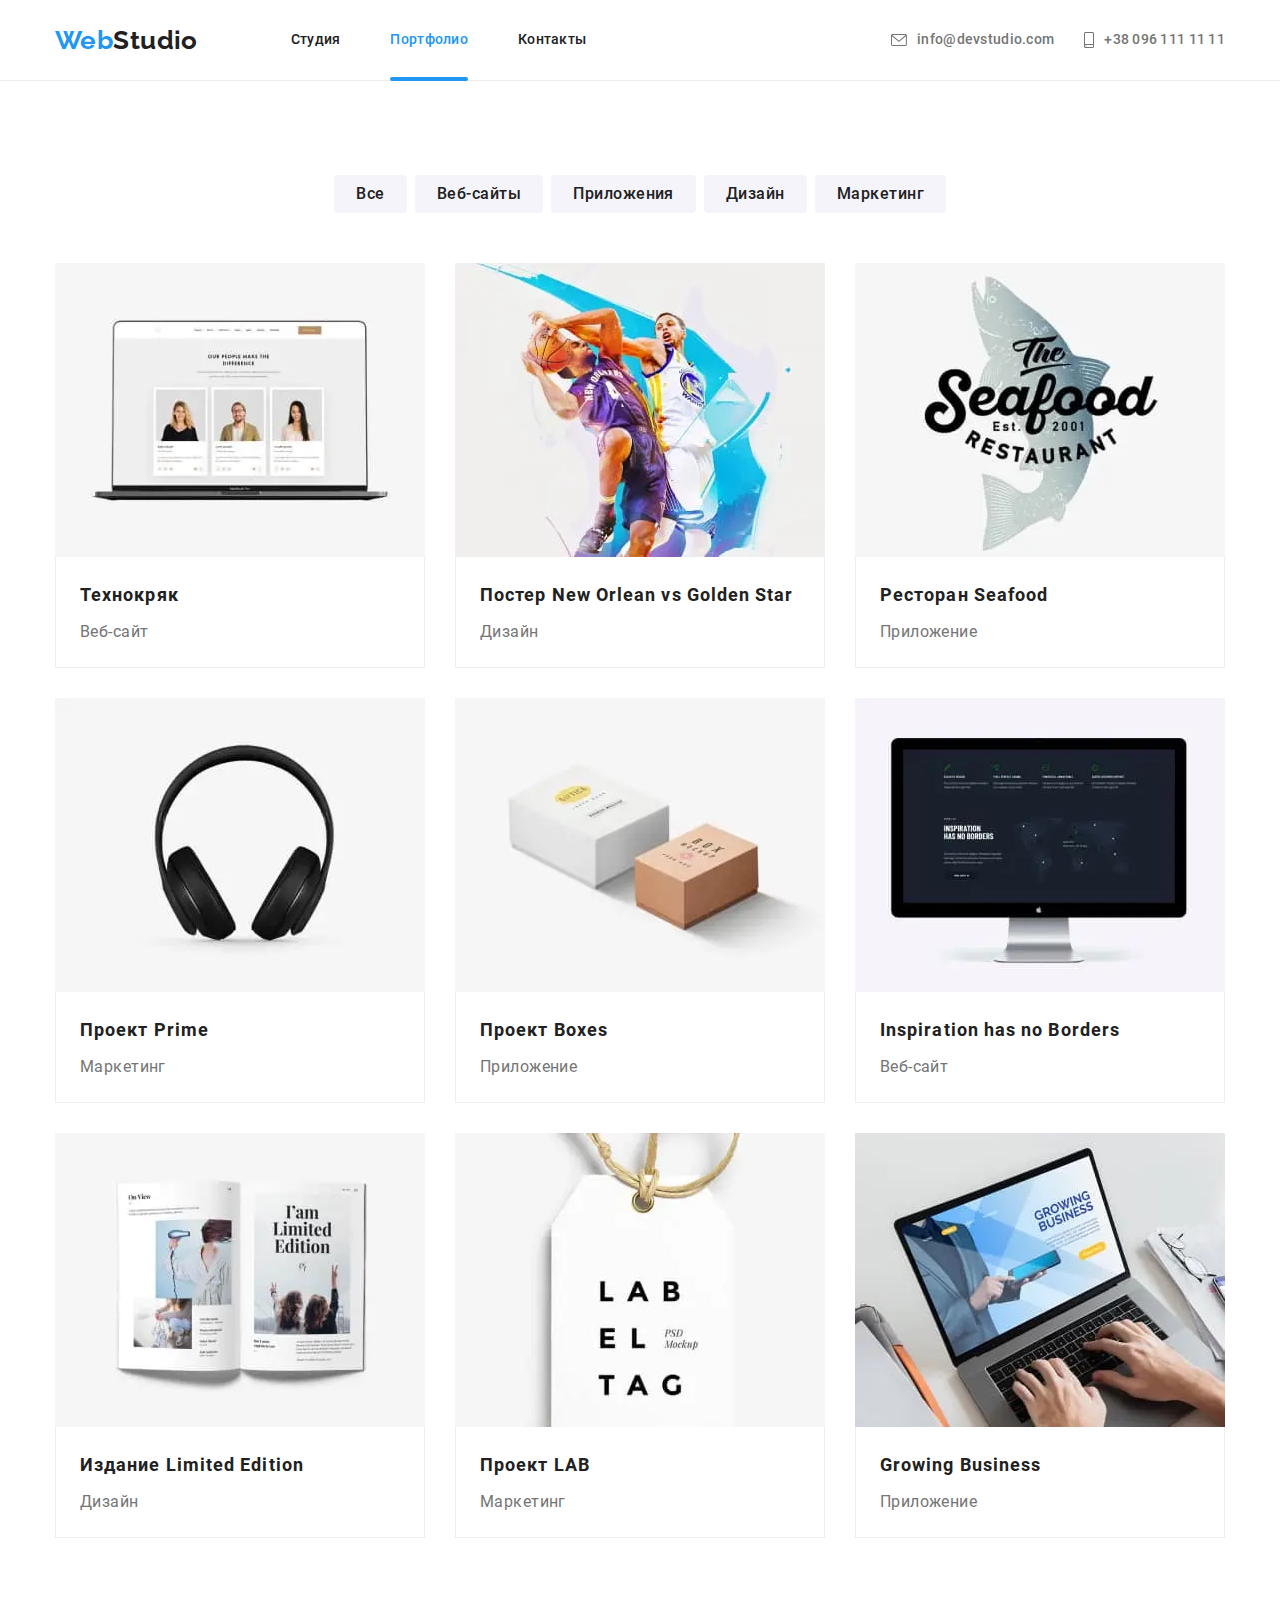
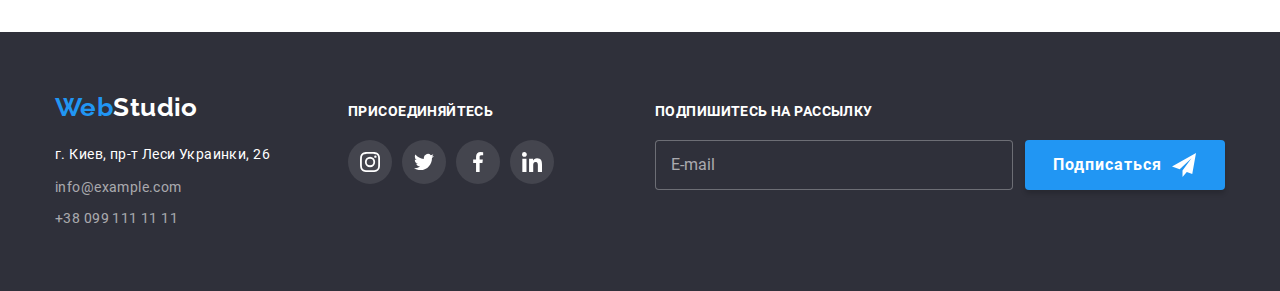
==== commit 8e261ec1: "add webp for portfolio" ====
--- a/portfolio.html
+++ b/portfolio.html
@@ -9,6 +9,12 @@
 
     <link rel="stylesheet" href="./css/portfolio.min.css" />
     <link rel="shortcut icon" href="./images/favicon.svg" type="image/x-icon" />
+
+    <link rel="preload" href="./fonts/Roboto-Regular.ttf" as="font" type="font/ttf" crossorigin />
+    <link rel="preload" href="./fonts/Roboto-Medium.ttf" as="font" type="font/ttf" crossorigin />
+    <link rel="preload" href="./fonts/Roboto-Bold.ttf" as="font" type="font/ttf" crossorigin />
+    <link rel="preload" href="./fonts/Roboto-Black.ttf" as="font" type="font/ttf" crossorigin />
+    <link rel="preload" href="./fonts/Raleway-Bold.ttf" as="font" type="font/ttf" crossorigin />
   </head>
   <body>
     <header class="header">
@@ -98,6 +104,22 @@
                 <div class="portfolio__thumb">
                   <picture>
                     <source
+                      srcset="./images/desktop/portfolio-1-1200@1x.webp 1x, ./images/desktop/portfolio-1-1200@2x.webp 2x"
+                      type="image/webp"
+                      media="(min-width: 1200px)"
+                    />
+                    <source
+                      srcset="./images/tablet/portfolio-1-768@1x.webp 1x, ./images/tablet/portfolio-1-768@2x.webp 2x"
+                      type="image/webp"
+                      media="(min-width: 768px)"
+                    />
+                    <source
+                      srcset="./images/mobile/portfolio-1-480@1x.webp 1x, ./images/mobile/portfolio-1-480@2x.webp 2x"
+                      type="image/webp"
+                      media="(max-width: 767px)"
+                    />
+
+                    <source
                       srcset="./images/desktop/portfolio-1-1200@1x.jpg 1x, ./images/desktop/portfolio-1-1200@2x.jpg 2x"
                       media="(min-width: 1200px)"
                     />
@@ -110,7 +132,14 @@
                       media="(max-width: 767px)"
                     />
 
-                    <img src="./images/mobile/portfolio-1-480@1x.jpg" alt="Пример сайта" width="370" height="294" />
+                    <img
+                      src="./images/mobile/portfolio-1-480@1x.jpg"
+                      class="portfolio__img"
+                      loading="lazy"
+                      alt="Пример сайта"
+                      width="370"
+                      height="294"
+                    />
                   </picture>
                   <p class="portfolio__tooltip">
                     Технокряк это современная площадка распространения коронавируса. Компании используют эту платформу для цифрового
@@ -129,6 +158,22 @@
                 <div class="portfolio__thumb">
                   <picture>
                     <source
+                      srcset="./images/desktop/portfolio-2-1200@1x.webp 1x, ./images/desktop/portfolio-2-1200@2x.webp 2x"
+                      type="image/webp"
+                      media="(min-width: 1200px)"
+                    />
+                    <source
+                      srcset="./images/tablet/portfolio-2-768@1x.webp 1x, ./images/tablet/portfolio-2-768@2x.webp 2x"
+                      type="image/webp"
+                      media="(min-width: 768px)"
+                    />
+                    <source
+                      srcset="./images/mobile/portfolio-2-480@1x.webp 1x, ./images/mobile/portfolio-2-480@2x.webp 2x"
+                      type="image/webp"
+                      media="(max-width: 767px)"
+                    />
+
+                    <source
                       srcset="./images/desktop/portfolio-2-1200@1x.jpg 1x, ./images/desktop/portfolio-2-1200@2x.jpg 2x"
                       media="(min-width: 1200px)"
                     />
@@ -141,7 +186,14 @@
                       media="(max-width: 767px)"
                     />
 
-                    <img src="./images/mobile/portfolio-2-480@1x.jpg" alt="Два мужчины играют в баскетбол" width="370" height="294" />
+                    <img
+                      src="./images/mobile/portfolio-2-480@1x.jpg"
+                      class="portfolio__img"
+                      loading="lazy"
+                      alt="Два мужчины играют в баскетбол"
+                      width="370"
+                      height="294"
+                    />
                   </picture>
                   <p class="portfolio__tooltip">
                     Технокряк это современная площадка распространения коронавируса. Компании используют эту платформу для цифрового
@@ -159,6 +211,22 @@
                 <div class="portfolio__thumb">
                   <picture>
                     <source
+                      srcset="./images/desktop/portfolio-3-1200@1x.webp 1x, ./images/desktop/portfolio-3-1200@2x.webp 2x"
+                      type="image/webp"
+                      media="(min-width: 1200px)"
+                    />
+                    <source
+                      srcset="./images/tablet/portfolio-3-768@1x.webp 1x, ./images/tablet/portfolio-3-768@2x.webp 2x"
+                      type="image/webp"
+                      media="(min-width: 768px)"
+                    />
+                    <source
+                      srcset="./images/mobile/portfolio-3-480@1x.webp 1x, ./images/mobile/portfolio-3-480@2x.webp 2x"
+                      type="image/webp"
+                      media="(max-width: 767px)"
+                    />
+
+                    <source
                       srcset="./images/desktop/portfolio-3-1200@1x.jpg 1x, ./images/desktop/portfolio-3-1200@2x.jpg 2x"
                       media="(min-width: 1200px)"
                     />
@@ -171,7 +239,14 @@
                       media="(max-width: 767px)"
                     />
 
-                    <img src="./images/mobile/portfolio-3-480@1x.jpg" alt="Логотип ресторана с рыбой на фоне" width="370" height="294" />
+                    <img
+                      src="./images/mobile/portfolio-3-480@1x.jpg"
+                      class="portfolio__img"
+                      loading="lazy"
+                      alt="Логотип ресторана с рыбой на фоне"
+                      width="370"
+                      height="294"
+                    />
                   </picture>
                   <p class="portfolio__tooltip">
                     Технокряк это современная площадка распространения коронавируса. Компании используют эту платформу для цифрового
@@ -189,6 +264,22 @@
                 <div class="portfolio__thumb">
                   <picture>
                     <source
+                      srcset="./images/desktop/portfolio-4-1200@1x.webp 1x, ./images/desktop/portfolio-4-1200@2x.webp 2x"
+                      type="image/webp"
+                      media="(min-width: 1200px)"
+                    />
+                    <source
+                      srcset="./images/tablet/portfolio-4-768@1x.webp 1x, ./images/tablet/portfolio-4-768@2x.webp 2x"
+                      type="image/webp"
+                      media="(min-width: 768px)"
+                    />
+                    <source
+                      srcset="./images/mobile/portfolio-4-480@1x.webp 1x, ./images/mobile/portfolio-4-480@2x.webp 2x"
+                      type="image/webp"
+                      media="(max-width: 767px)"
+                    />
+
+                    <source
                       srcset="./images/desktop/portfolio-4-1200@1x.jpg 1x, ./images/desktop/portfolio-4-1200@2x.jpg 2x"
                       media="(min-width: 1200px)"
                     />
@@ -201,7 +292,14 @@
                       media="(max-width: 767px)"
                     />
 
-                    <img src="./images/mobile/portfolio-4-480@1x.jpg" alt="Наушники" width="370" height="294" />
+                    <img
+                      src="./images/mobile/portfolio-4-480@1x.jpg"
+                      class="portfolio__img"
+                      loading="lazy"
+                      alt="Наушники"
+                      width="370"
+                      height="294"
+                    />
                   </picture>
                   <p class="portfolio__tooltip">
                     Технокряк это современная площадка распространения коронавируса. Компании используют эту платформу для цифрового
@@ -219,6 +317,22 @@
                 <div class="portfolio__thumb">
                   <picture>
                     <source
+                      srcset="./images/desktop/portfolio-5-1200@1x.webp 1x, ./images/desktop/portfolio-5-1200@2x.webp 2x"
+                      type="image/webp"
+                      media="(min-width: 1200px)"
+                    />
+                    <source
+                      srcset="./images/tablet/portfolio-5-768@1x.webp 1x, ./images/tablet/portfolio-5-768@2x.webp 2x"
+                      type="image/webp"
+                      media="(min-width: 768px)"
+                    />
+                    <source
+                      srcset="./images/mobile/portfolio-5-480@1x.webp 1x, ./images/mobile/portfolio-5-480@2x.webp 2x"
+                      type="image/webp"
+                      media="(max-width: 767px)"
+                    />
+
+                    <source
                       srcset="./images/desktop/portfolio-5-1200@1x.jpg 1x, ./images/desktop/portfolio-5-1200@2x.jpg 2x"
                       media="(min-width: 1200px)"
                     />
@@ -231,7 +345,14 @@
                       media="(max-width: 767px)"
                     />
 
-                    <img src="./images/mobile/portfolio-5-480@1x.jpg" alt="Две коробки" width="370" height="294" />
+                    <img
+                      src="./images/mobile/portfolio-5-480@1x.jpg"
+                      class="portfolio__img"
+                      loading="lazy"
+                      alt="Две коробки"
+                      width="370"
+                      height="294"
+                    />
                   </picture>
                   <p class="portfolio__tooltip">
                     Технокряк это современная площадка распространения коронавируса. Компании используют эту платформу для цифрового
@@ -249,6 +370,22 @@
                 <div class="portfolio__thumb">
                   <picture>
                     <source
+                      srcset="./images/desktop/portfolio-6-1200@1x.webp 1x, ./images/desktop/portfolio-6-1200@2x.webp 2x"
+                      type="image/webp"
+                      media="(min-width: 1200px)"
+                    />
+                    <source
+                      srcset="./images/tablet/portfolio-6-768@1x.webp 1x, ./images/tablet/portfolio-6-768@2x.webp 2x"
+                      type="image/webp"
+                      media="(min-width: 768px)"
+                    />
+                    <source
+                      srcset="./images/mobile/portfolio-6-480@1x.webp 1x, ./images/mobile/portfolio-6-480@2x.webp 2x"
+                      type="image/webp"
+                      media="(max-width: 767px)"
+                    />
+
+                    <source
                       srcset="./images/desktop/portfolio-6-1200@1x.jpg 1x, ./images/desktop/portfolio-6-1200@2x.jpg 2x"
                       media="(min-width: 1200px)"
                     />
@@ -261,7 +398,14 @@
                       media="(max-width: 767px)"
                     />
 
-                    <img src="./images/mobile/portfolio-6-480@1x.jpg" alt="Карта мира на темном фоне" width="370" height="294" />
+                    <img
+                      src="./images/mobile/portfolio-6-480@1x.jpg"
+                      class="portfolio__img"
+                      loading="lazy"
+                      alt="Карта мира на темном фоне"
+                      width="370"
+                      height="294"
+                    />
                   </picture>
                   <p class="portfolio__tooltip">
                     Технокряк это современная площадка распространения коронавируса. Компании используют эту платформу для цифрового
@@ -279,6 +423,22 @@
                 <div class="portfolio__thumb">
                   <picture>
                     <source
+                      srcset="./images/desktop/portfolio-7-1200@1x.webp 1x, ./images/desktop/portfolio-7-1200@2x.webp 2x"
+                      type="image/webp"
+                      media="(min-width: 1200px)"
+                    />
+                    <source
+                      srcset="./images/tablet/portfolio-7-768@1x.webp 1x, ./images/tablet/portfolio-7-768@2x.webp 2x"
+                      type="image/webp"
+                      media="(min-width: 768px)"
+                    />
+                    <source
+                      srcset="./images/mobile/portfolio-7-480@1x.webp 1x, ./images/mobile/portfolio-7-480@2x.webp 2x"
+                      type="image/webp"
+                      media="(max-width: 767px)"
+                    />
+
+                    <source
                       srcset="./images/desktop/portfolio-7-1200@1x.jpg 1x, ./images/desktop/portfolio-7-1200@2x.jpg 2x"
                       media="(min-width: 1200px)"
                     />
@@ -291,7 +451,14 @@
                       media="(max-width: 767px)"
                     />
 
-                    <img src="./images/mobile/portfolio-7-480@1x.jpg" alt="Разворот книги" width="370" height="294" />
+                    <img
+                      src="./images/mobile/portfolio-7-480@1x.jpg"
+                      class="portfolio__img"
+                      loading="lazy"
+                      alt="Разворот книги"
+                      width="370"
+                      height="294"
+                    />
                   </picture>
                   <p class="portfolio__tooltip">
                     Технокряк это современная площадка распространения коронавируса. Компании используют эту платформу для цифрового
@@ -309,6 +476,22 @@
                 <div class="portfolio__thumb">
                   <picture>
                     <source
+                      srcset="./images/desktop/portfolio-8-1200@1x.webp 1x, ./images/desktop/portfolio-8-1200@2x.webp 2x"
+                      type="image/webp"
+                      media="(min-width: 1200px)"
+                    />
+                    <source
+                      srcset="./images/tablet/portfolio-8-768@1x.webp 1x, ./images/tablet/portfolio-8-768@2x.webp 2x"
+                      type="image/webp"
+                      media="(min-width: 768px)"
+                    />
+                    <source
+                      srcset="./images/mobile/portfolio-8-480@1x.webp 1x, ./images/mobile/portfolio-8-480@2x.webp 2x"
+                      type="image/webp"
+                      media="(max-width: 767px)"
+                    />
+
+                    <source
                       srcset="./images/desktop/portfolio-8-1200@1x.jpg 1x, ./images/desktop/portfolio-8-1200@2x.jpg 2x"
                       media="(min-width: 1200px)"
                     />
@@ -321,7 +504,14 @@
                       media="(max-width: 767px)"
                     />
 
-                    <img src="./images/mobile/portfolio-8-480@1x.jpg" alt="Белая бирка" width="370" height="294" />
+                    <img
+                      src="./images/mobile/portfolio-8-480@1x.jpg"
+                      class="portfolio__img"
+                      loading="lazy"
+                      alt="Белая бирка"
+                      width="370"
+                      height="294"
+                    />
                   </picture>
                   <p class="portfolio__tooltip">
                     Технокряк это современная площадка распространения коронавируса. Компании используют эту платформу для цифрового
@@ -339,6 +529,22 @@
                 <div class="portfolio__thumb">
                   <picture>
                     <source
+                      srcset="./images/desktop/portfolio-9-1200@1x.webp 1x, ./images/desktop/portfolio-9-1200@2x.webp 2x"
+                      type="image/webp"
+                      media="(min-width: 1200px)"
+                    />
+                    <source
+                      srcset="./images/tablet/portfolio-9-768@1x.webp 1x, ./images/tablet/portfolio-9-768@2x.webp 2x"
+                      type="image/webp"
+                      media="(min-width: 768px)"
+                    />
+                    <source
+                      srcset="./images/mobile/portfolio-9-480@1x.webp 1x, ./images/mobile/portfolio-9-480@2x.webp 2x"
+                      type="image/webp"
+                      media="(max-width: 767px)"
+                    />
+
+                    <source
                       srcset="./images/desktop/portfolio-9-1200@1x.jpg 1x, ./images/desktop/portfolio-9-1200@2x.jpg 2x"
                       media="(min-width: 1200px)"
                     />
@@ -351,7 +557,14 @@
                       media="(max-width: 767px)"
                     />
 
-                    <img src="./images/mobile/portfolio-9-480@1x.jpg" alt="Человек печаает на ноутбуке" width="370" height="294" />
+                    <img
+                      src="./images/mobile/portfolio-9-480@1x.jpg"
+                      class="portfolio__img"
+                      loading="lazy"
+                      alt="Человек печаает на ноутбуке"
+                      width="370"
+                      height="294"
+                    />
                   </picture>
                   <p class="portfolio__tooltip">
                     Технокряк это современная площадка распространения коронавируса. Компании используют эту платформу для цифрового
--- a/css/portfolio.min.css
+++ b/css/portfolio.min.css
@@ -1,2 +1,2 @@
-.filters,.portfolio,.menu,.contacts,.adress__list,.networks__list{padding:0;margin:0;list-style:none}@font-face{font-family:"Raleway";src:local("Raleway"),url("../fonts/Raleway-Bold.ttf") format("truetype");font-weight:700;font-style:normal;font-display:fallback}@font-face{font-family:"Roboto";src:local("Roboto"),url("../fonts/Roboto-Regular.ttf") format("truetype");font-weight:400;font-style:normal;font-display:fallback}@font-face{font-family:"Roboto";src:local("Roboto"),url("../fonts/Roboto-Medium.ttf") format("truetype");font-weight:500;font-style:normal;font-display:fallback}@font-face{font-family:"Roboto";src:local("Roboto"),url("../fonts/Roboto-Bold.ttf") format("truetype");font-weight:700;font-style:normal;font-display:fallback}@font-face{font-family:"Roboto";src:local("Roboto"),url("../fonts/Roboto-Black.ttf") format("truetype");font-weight:900;font-style:normal;font-display:fallback}/*! modern-normalize v0.7.0 | MIT License | https://github.com/sindresorhus/modern-normalize */*,::after,::before{-webkit-box-sizing:border-box;box-sizing:border-box}:root{-moz-tab-size:4;-o-tab-size:4;tab-size:4}html{line-height:1.15;-webkit-text-size-adjust:100%}body{margin:0}body{font-family:system-ui,-apple-system,'Segoe UI',Roboto,Helvetica,Arial,sans-serif,'Apple Color Emoji','Segoe UI Emoji'}hr{height:0}abbr[title]{-webkit-text-decoration:underline dotted;text-decoration:underline dotted}b,strong{font-weight:bolder}code,kbd,pre,samp{font-family:ui-monospace,SFMono-Regular,Consolas,'Liberation Mono',Menlo,monospace;font-size:1em}small{font-size:80%}sub,sup{font-size:75%;line-height:0;position:relative;vertical-align:baseline}sub{bottom:-.25em}sup{top:-.5em}button,input,optgroup,select,textarea{font-family:inherit;font-size:100%;line-height:1.15;margin:0}button,select{text-transform:none}[type=button],[type=reset],[type=submit],button{-webkit-appearance:button}[type=button]::-moz-focus-inner,[type=reset]::-moz-focus-inner,[type=submit]::-moz-focus-inner,button::-moz-focus-inner{border-style:none;padding:0}[type=button]:-moz-focusring,[type=reset]:-moz-focusring,[type=submit]:-moz-focusring,button:-moz-focusring{outline:1px dotted ButtonText}legend{padding:0}progress{vertical-align:baseline}[type=number]::-webkit-inner-spin-button,[type=number]::-webkit-outer-spin-button{height:auto}[type=search]{-webkit-appearance:textfield;outline-offset:-2px}[type=search]::-webkit-search-decoration{-webkit-appearance:none}::-webkit-file-upload-button{-webkit-appearance:button;font:inherit}summary{display:list-item}body{background-color:#fff;color:#757575;font-family:Roboto,sans-serif;letter-spacing:0.03em;font-size:14px;line-height:1.71}img{display:block;max-width:100%;height:auto}.visually-hidden{position:absolute;width:1px;height:1px;margin:-1px;border:0;padding:0;clip:rect(0 0 0 0);overflow:hidden}.header{position:relative;border-bottom:1px solid #ececec}@media screen and (max-width: 767px){.main-nav{display:-webkit-box;display:-ms-flexbox;display:flex;-webkit-box-pack:justify;-ms-flex-pack:justify;justify-content:space-between;-webkit-box-align:center;-ms-flex-align:center;align-items:center;height:60px}}@media screen and (min-width: 768px){.main-nav{display:-webkit-box;display:-ms-flexbox;display:flex;-webkit-box-pack:justify;-ms-flex-pack:justify;justify-content:space-between;-webkit-box-align:center;-ms-flex-align:center;align-items:center}}@media screen and (max-width: 1199px){.portfolio-section{padding:60px 0}}@media screen and (min-width: 1200px){.portfolio-section{padding:94px 0}}.filters{display:-webkit-box;display:-ms-flexbox;display:flex}@media screen and (max-width: 767px){.filters{-ms-flex-wrap:wrap;flex-wrap:wrap;margin-bottom:40px}}@media screen and (min-width: 768px) and (max-width: 1199px){.filters{-ms-flex-wrap:nowrap;flex-wrap:nowrap;-webkit-box-pack:center;-ms-flex-pack:center;justify-content:center;margin-bottom:30px}}@media screen and (min-width: 1200px){.filters{-webkit-box-pack:center;-ms-flex-pack:center;justify-content:center;margin-bottom:50px}}@media screen and (max-width: 767px){.filters__item:not(:last-child){margin-right:8px}.filters__item:not(:nth-last-child(-n+2)){margin-bottom:15px}}@media screen and (min-width: 768px) and (max-width: 1199px){.filters__item:not(:last-child){margin-right:8px}}@media screen and (min-width: 1200px){.filters__item:not(:last-child){margin-right:8px}}.filters__btn{display:inline-block;min-width:73px;height:38px;padding:6px 22px;border-radius:4px;border:0px solid transparent;background-color:#f5f4fa;color:#212121;font-family:inherit;font-weight:500;font-size:16px;line-height:1.62;text-align:center;letter-spacing:0.03em;-webkit-transition:all 250ms cubic-bezier(0.4, 0, 0.2, 1);transition:all 250ms cubic-bezier(0.4, 0, 0.2, 1)}.filters__btn:hover,.filters__btn:focus{background-color:#2196f3;-webkit-box-shadow:0px 4px 4px rgba(0,0,0,0.15);box-shadow:0px 4px 4px rgba(0,0,0,0.15);color:#fff;cursor:pointer}@media screen and (min-width: 768px) and (max-width: 1199px){.portfolio{display:-webkit-box;display:-ms-flexbox;display:flex;-ms-flex-wrap:wrap;flex-wrap:wrap}}@media screen and (min-width: 1200px){.portfolio{display:-webkit-box;display:-ms-flexbox;display:flex;-ms-flex-wrap:wrap;flex-wrap:wrap}}.portfolio__item{-webkit-transition:-webkit-box-shadow 250ms cubic-bezier(0.4, 0, 0.2, 1);transition:-webkit-box-shadow 250ms cubic-bezier(0.4, 0, 0.2, 1);transition:box-shadow 250ms cubic-bezier(0.4, 0, 0.2, 1);transition:box-shadow 250ms cubic-bezier(0.4, 0, 0.2, 1), -webkit-box-shadow 250ms cubic-bezier(0.4, 0, 0.2, 1)}@media screen and (max-width: 767px){.portfolio__item:not(:last-child){margin-bottom:30px}}@media screen and (min-width: 768px) and (max-width: 1199px){.portfolio__item{width:calc((100% - 1 * 30px) / 2)}.portfolio__item:nth-last-child(n+2){margin-bottom:30px}.portfolio__item:not(:nth-child(2n)){margin-right:30px}}@media screen and (min-width: 1200px){.portfolio__item{width:calc((100% - 2 * 30px) / 3)}.portfolio__item:nth-last-child(n+4){margin-bottom:30px}.portfolio__item:not(:nth-child(3n)){margin-right:30px}}.portfolio__item:hover,.portfolio__item:focus{-webkit-box-shadow:0px 1px 1px rgba(0,0,0,0.12),0px 4px 4px rgba(0,0,0,0.06),1px 4px 6px rgba(0,0,0,0.16);box-shadow:0px 1px 1px rgba(0,0,0,0.12),0px 4px 4px rgba(0,0,0,0.06),1px 4px 6px rgba(0,0,0,0.16)}.portfolio__link{text-decoration:none}.portfolio__thumb{position:relative;overflow:hidden}.portfolio__tooltip{position:absolute;bottom:0;left:0;-webkit-transform:translate(0, 100%);transform:translate(0, 100%);width:370px;height:294px;margin:0;padding:63px 24px;background-color:rgba(33,150,243,0.9);color:#fff;font-size:18px;line-height:1.56;-webkit-transition:all 250ms cubic-bezier(0.4, 0, 0.2, 1);transition:all 250ms cubic-bezier(0.4, 0, 0.2, 1);opacity:0}.portfolio__link:hover .portfolio__tooltip,.portfolio__link:focus .portfolio__tooltip{-webkit-transform:translateY(0);transform:translateY(0);opacity:1}.portfolio__content{padding:20px 24px;border-right:1px solid #eeeeee;border-left:1px solid #eeeeee;border-bottom:1px solid #eeeeee}.portfolio__title{margin-top:0;margin-bottom:4px;color:#212121;font-weight:700;font-size:18px;line-height:2;letter-spacing:0.06em}.portfolio__text{margin:0;color:#757575;font-size:16px;line-height:1.87}.footer{padding:60px 0;background-color:#2f303a;color:#fff}@media screen and (min-width: 768px) and (max-width: 1199px){.footer-blocks{display:-webkit-box;display:-ms-flexbox;display:flex;-ms-flex-wrap:wrap;flex-wrap:wrap;-ms-flex-pack:distribute;justify-content:space-around}}@media screen and (max-width: 1199px){.footer-blocks{text-align:center}}@media screen and (min-width: 1200px){.footer-blocks{display:-webkit-box;display:-ms-flexbox;display:flex;-webkit-box-pack:justify;-ms-flex-pack:justify;justify-content:space-between;-webkit-box-align:baseline;-ms-flex-align:baseline;align-items:baseline}}.container{width:100%;margin-left:auto;margin-right:auto;padding:0 15px}@media (min-width: 480px){.container{width:480px}}@media (min-width: 768px){.container{width:768px}}@media (min-width: 1200px){.container{width:1200px}}@media screen and (max-width: 1199px){.section{padding-top:60px;padding-bottom:60px}}@media screen and (min-width: 1200px){.section{padding-top:94px;padding-bottom:94px}}.title{margin-top:0;margin-bottom:30px;color:#212121;font-weight:700;font-size:28px;line-height:1.17;text-align:center}@media (min-width: 1200px){.title{margin-bottom:50px}}@media (min-width: 1200px){.title{font-weight:700;font-size:36px;line-height:1.17}}.btn{min-width:200px;height:50px;border:0px solid transparent;border-radius:4px;background-color:#2196f3;-webkit-box-shadow:0px 4px 4px rgba(0,0,0,0.15);box-shadow:0px 4px 4px rgba(0,0,0,0.15);color:#fff;font-weight:700;font-size:16px;line-height:1.87;letter-spacing:0.06em;-webkit-transform:scale(1);transform:scale(1);-webkit-transition:-webkit-transform 250ms cubic-bezier(0.4, 0, 0.2, 1);transition:-webkit-transform 250ms cubic-bezier(0.4, 0, 0.2, 1);transition:transform 250ms cubic-bezier(0.4, 0, 0.2, 1);transition:transform 250ms cubic-bezier(0.4, 0, 0.2, 1), -webkit-transform 250ms cubic-bezier(0.4, 0, 0.2, 1);cursor:pointer}.btn:hover:enabled,.btn:focus:enabled{-webkit-transform:scale(0.93);transform:scale(0.93)}.btn:disabled{background-color:gray}.logo{font-family:Raleway,sans-serif;font-weight:700;font-size:24px;line-height:1.16;text-decoration:none}.logo__text{color:#2196f3}@media screen and (min-width: 1200px){.logo{font-weight:700;font-size:26px;line-height:1.19}}.header__logo{color:#212121}@media screen and (max-width: 767px){.menu{margin-bottom:60px}}@media screen and (min-width: 768px) and (max-width: 1199px){.menu{display:-webkit-box;display:-ms-flexbox;display:flex;margin-right:84px}}@media screen and (min-width: 1200px){.menu{display:-webkit-box;display:-ms-flexbox;display:flex;margin-right:305px}}@media screen and (max-width: 767px){.menu__item:not(:last-child){margin-bottom:40px}}@media screen and (min-width: 768px){.menu__item:not(:last-child){margin-right:50px}}.menu__link{position:relative;color:#212121;font-weight:500;font-size:14px;line-height:1.14;letter-spacing:0.02em;text-decoration:none;-webkit-transition:color 250ms cubic-bezier(0.4, 0, 0.2, 1);transition:color 250ms cubic-bezier(0.4, 0, 0.2, 1)}.menu__link:hover,.menu__link:focus{color:#2196f3}.menu__link--current{color:#2196f3}.menu__link--current::after{content:"";position:absolute;bottom:-1px;left:0;display:block;width:100%;height:4px;border-radius:2px;background-color:#2196f3}@media screen and (max-width: 767px){.menu__link{padding-top:8px;padding-bottom:8px;font-weight:500;font-size:18px;line-height:1.16}}@media screen and (min-width: 768px){.menu__link{display:block;padding-top:32px;padding-bottom:32px}}.mobile-button{display:-webkit-inline-box;display:-ms-inline-flexbox;display:inline-flex;margin:0;padding:0;border:0;background-color:transparent}.mobile-button .icon-cross{display:none}.mobile-button.is-open .icon-cross{display:block}.mobile-button.is-open .icon-menu{display:none}.mobile-button:hover .mobile-button__icon,.mobile-button:focus .mobile-button__icon,.mobile-button:active .mobile-button__icon{fill:#2196f3}@media screen and (min-width: 768px){.mobile-button{display:none}}.menu-container.is-open{display:block}@media screen and (max-width: 767px){.menu-container{display:none;position:absolute;top:100%;left:0;width:100%;padding:60px 0;background-color:#fff;-webkit-box-shadow:0px 4px 8px rgba(0,0,0,0.04),0px 2px 4px rgba(0,0,0,0.08),0px 1px 3px rgba(0,0,0,0.16);box-shadow:0px 4px 8px rgba(0,0,0,0.04),0px 2px 4px rgba(0,0,0,0.08),0px 1px 3px rgba(0,0,0,0.16);text-align:center;z-index:1}}@media screen and (min-width: 768px){.menu-container{display:-webkit-box;display:-ms-flexbox;display:flex;-webkit-box-pack:justify;-ms-flex-pack:justify;justify-content:space-between;-webkit-box-align:center;-ms-flex-align:center;align-items:center}}@media screen and (min-width: 1200px){.contacts{display:-webkit-box;display:-ms-flexbox;display:flex;-webkit-box-align:center;-ms-flex-align:center;align-items:center}}@media screen and (max-width: 767px){.contacts__item:not(:last-child){margin-bottom:16px}}@media screen and (min-width: 768px) and (max-width: 1199px){.contacts__item:not(:last-child){margin-bottom:10px}}@media screen and (min-width: 1200px){.contacts__item:not(:last-child){margin-right:30px}}.contacts__link{color:#757575;font-weight:500;font-size:14px;line-height:1.14;letter-spacing:0.02em;text-decoration:none;-webkit-transition:color 250ms cubic-bezier(0.4, 0, 0.2, 1);transition:color 250ms cubic-bezier(0.4, 0, 0.2, 1)}.contacts__link:hover,.contacts__link:focus{color:#2196f3}.contacts__icon{display:-webkit-box;display:-ms-flexbox;display:flex;-webkit-box-align:center;-ms-flex-align:center;align-items:center}@media screen and (max-width: 767px){.contacts__icon{-webkit-box-pack:center;-ms-flex-pack:center;justify-content:center}}.contacts__mail{width:16px;height:12px;margin-right:10px;fill:currentColor}.contacts__phone{margin-right:10px;width:10px;height:16px;fill:currentColor}.media-link{display:-webkit-box;display:-ms-flexbox;display:flex;-webkit-box-pack:center;-ms-flex-pack:center;justify-content:center;-webkit-box-align:center;-ms-flex-align:center;align-items:center;width:44px;height:44px;border-radius:50%;-webkit-transition:background-color 250ms cubic-bezier(0.4, 0, 0.2, 1);transition:background-color 250ms cubic-bezier(0.4, 0, 0.2, 1)}.media-link:hover,.media-link:focus{background-color:#2196f3}.media-icon{width:20px;height:20px;fill:#afb1b8;-webkit-transition:fill 250ms cubic-bezier(0.4, 0, 0.2, 1);transition:fill 250ms cubic-bezier(0.4, 0, 0.2, 1)}@media screen and (max-width: 1199px){.address-block{margin-bottom:60px;text-align:center}}@media screen and (min-width: 1200px){.address-block{margin-right:70px}}.footer__logo{display:inline-block;margin-bottom:20px;color:#fff}.adress{font-style:normal}@media screen and (min-width: 1200px){.adress{display:-webkit-box;display:-ms-flexbox;display:flex;-webkit-box-orient:vertical;-webkit-box-direction:normal;-ms-flex-direction:column;flex-direction:column}}.adress__map{margin-top:0}@media screen and (min-width: 1200px){.adress__map{margin-bottom:9px}}.adress__item:not(:last-child){margin-bottom:8px}.adress__link{color:rgba(255,255,255,0.6);text-decoration:none;-webkit-transition:color 250ms cubic-bezier(0.4, 0, 0.2, 1);transition:color 250ms cubic-bezier(0.4, 0, 0.2, 1)}.adress__link:hover,.adress__link:focus{color:#2196f3}@media screen and (max-width: 1199px){.networks{margin-bottom:60px}}@media screen and (min-width: 1200px){.networks{margin-right:93px}}.networks__title{display:inline-block;margin-bottom:20px;line-height:1.14;text-transform:uppercase}.networks__list{display:-webkit-box;display:-ms-flexbox;display:flex}@media screen and (max-width: 767px){.networks__list{-webkit-box-pack:center;-ms-flex-pack:center;justify-content:center}}.networks__item:not(:last-child){margin-right:10px}.networks__link{background-color:rgba(255,255,255,0.1)}.networks__link:hover .networks__icon,.networks__link:focus .networks__icon{fill:#f5f4fa}@media screen and (min-width: 768px){.subscribe__field{display:-webkit-box;display:-ms-flexbox;display:flex;-webkit-box-align:center;-ms-flex-align:center;align-items:center}}@media screen and (min-width: 768px) and (max-width: 1199px){.subscribe__field{-webkit-box-orient:vertical;-webkit-box-direction:normal;-ms-flex-direction:column;flex-direction:column}}.subscribe__input{padding:15px;border:1px solid rgba(255,255,255,0.3);border-radius:4px;background-color:#2f303a;font-size:16px;line-height:1.25;color:rgba(255,255,255,0.6);-webkit-transition:all 250ms cubic-bezier(0.4, 0, 0.2, 1);transition:all 250ms cubic-bezier(0.4, 0, 0.2, 1)}.subscribe__input::-webkit-input-placeholder{font-size:16px;line-height:1.25;color:rgba(255,255,255,0.6)}.subscribe__input:-ms-input-placeholder{font-size:16px;line-height:1.25;color:rgba(255,255,255,0.6)}.subscribe__input::-ms-input-placeholder{font-size:16px;line-height:1.25;color:rgba(255,255,255,0.6)}.subscribe__input::placeholder{font-size:16px;line-height:1.25;color:rgba(255,255,255,0.6)}.subscribe__input:focus{outline:transparent;border:1px solid currentColor}.subscribe__input:not(:placeholder-shown):focus:valid{color:green;border-color:green}.subscribe__input:not(:placeholder-shown):focus:invalid{color:tomato;border-color:tomato}@media screen and (max-width: 767px){.subscribe__input{width:100%;margin-bottom:20px}}@media screen and (min-width: 768px) and (max-width: 1199px){.subscribe__input{width:450px;margin-bottom:20px}}@media screen and (min-width: 1200px){.subscribe__input{width:358px;height:50px;margin-right:12px}}.subscribe__btn{display:-webkit-box;display:-ms-flexbox;display:flex;-webkit-box-align:center;-ms-flex-align:center;align-items:center;padding:10px 28px}@media screen and (max-width: 767px){.subscribe__btn{margin-left:auto;margin-right:auto}}.subscribe__icon{width:24px;height:24px;margin-left:10px}.backdrop{position:fixed;top:0;left:0;width:100%;height:100%;background-color:rgba(0,0,0,0.2);-webkit-transition:opacity 250ms cubic-bezier(0.4, 0, 0.2, 1);transition:opacity 250ms cubic-bezier(0.4, 0, 0.2, 1);opacity:1}.backdrop.is-hidden{opacity:0;pointer-events:none}@media screen and (max-width: 767px){.backdrop{padding:93px 15px}}@media screen and (max-width: 1199px){.backdrop{overflow-y:scroll}}.modal{position:relative;border-radius:4px;background-color:#fff;-webkit-box-shadow:0px 1px 3px rgba(0,0,0,0.12),0px 1px 1px rgba(0,0,0,0.14),0px 2px 1px rgba(0,0,0,0.2);box-shadow:0px 1px 3px rgba(0,0,0,0.12),0px 1px 1px rgba(0,0,0,0.14),0px 2px 1px rgba(0,0,0,0.2);-webkit-transition:all 250ms cubic-bezier(0.4, 0, 0.2, 1);transition:all 250ms cubic-bezier(0.4, 0, 0.2, 1)}.backdrop.is-hidden .modal{-webkit-transform:translate(-50%, -50%) scale(0.5);transform:translate(-50%, -50%) scale(0.5)}@media screen and (max-width: 767px){.backdrop.is-hidden .modal{-webkit-transform:scale(0.5);transform:scale(0.5)}}@media screen and (min-width: 768px){.modal{position:absolute;top:50%;left:50%;width:450px;height:auto;-webkit-transform:translate(-50%, -25%) scale(1);transform:translate(-50%, -25%) scale(1)}}@media screen and (min-width: 1200px){.modal{top:50%;width:528px;-webkit-transform:translate(-50%, -50%) scale(1);transform:translate(-50%, -50%) scale(1)}}.modal__close-btn{position:absolute;top:8px;right:8px;display:-webkit-box;display:-ms-flexbox;display:flex;-webkit-box-pack:center;-ms-flex-pack:center;justify-content:center;-webkit-box-align:center;-ms-flex-align:center;align-items:center;width:30px;height:30px;padding:6px;border-radius:50%;border:1px solid rgba(0,0,0,0.1);background-color:#fff;cursor:pointer}.modal__close-icon{width:18px;height:18px;fill:#000000;-webkit-transition:fill 250ms cubic-bezier(0.4, 0, 0.2, 1);transition:fill 250ms cubic-bezier(0.4, 0, 0.2, 1)}.modal__close-btn:hover .modal__close-icon,.modal__close-btn:focus .modal__close-icon{fill:#2196f3}.callback-form{width:100%;padding:40px}.callback__title{display:block;margin-bottom:12px;color:#212121;font-weight:700;font-size:20px;line-height:1.15;text-align:center}.callback__group{display:-webkit-box;display:-ms-flexbox;display:flex;-webkit-box-orient:vertical;-webkit-box-direction:normal;-ms-flex-direction:column;flex-direction:column;margin-bottom:10px}.callback__label{margin-bottom:4px;font-size:12px;line-height:1.16;letter-spacing:0.01em}.callback__area{position:relative}.callback__input{width:100%;padding:11px 11px 11px 42px;border:1px solid rgba(33,33,33,0.2);border-radius:4px;-webkit-transition:all 250ms cubic-bezier(0.4, 0, 0.2, 1);transition:all 250ms cubic-bezier(0.4, 0, 0.2, 1);cursor:pointer}.callback__input:focus{outline:transparent;border:1px solid #2196f3}.callback__input:not(:placeholder-shown):focus:valid{color:#2196f3;border-color:#2196f3}.callback__input:not(:placeholder-shown):focus:invalid{color:tomato;border-color:tomato}.callback__icon{position:absolute;top:50%;left:12px;width:18px;height:18px;-webkit-transform:translateY(-50%);transform:translateY(-50%);-webkit-transition:fill 250ms cubic-bezier(0.4, 0, 0.2, 1);transition:fill 250ms cubic-bezier(0.4, 0, 0.2, 1)}.callback__area:focus-within .callback__icon{fill:#2196f3}.callback__commit{display:-webkit-box;display:-ms-flexbox;display:flex;-webkit-box-orient:vertical;-webkit-box-direction:normal;-ms-flex-direction:column;flex-direction:column;margin-bottom:20px}.callback__textarea{width:100%;padding:12px 16px;border:1px solid rgba(33,33,33,0.2);border-radius:4px;-webkit-transition:all 250ms cubic-bezier(0.4, 0, 0.2, 1);transition:all 250ms cubic-bezier(0.4, 0, 0.2, 1);resize:none;cursor:pointer}.callback__textarea::-webkit-input-placeholder{font-size:12px;line-height:1.16;letter-spacing:0.01em;color:rgba(117,117,117,0.5)}.callback__textarea:-ms-input-placeholder{font-size:12px;line-height:1.16;letter-spacing:0.01em;color:rgba(117,117,117,0.5)}.callback__textarea::-ms-input-placeholder{font-size:12px;line-height:1.16;letter-spacing:0.01em;color:rgba(117,117,117,0.5)}.callback__textarea::placeholder{font-size:12px;line-height:1.16;letter-spacing:0.01em;color:rgba(117,117,117,0.5)}.callback__textarea:focus{outline:transparent;border:1px solid #2196f3}.policy-block{display:block;margin-bottom:30px;text-align:center;cursor:pointer}.policy__icon::before{display:inline-block;content:"";width:16px;height:15px;margin-right:7px;border:2px solid #212121;border-radius:2px;vertical-align:middle;-webkit-transition:all 250ms cubic-bezier(0.4, 0, 0.2, 1);transition:all 250ms cubic-bezier(0.4, 0, 0.2, 1)}.checkbox:checked+.policy__icon::before{vertical-align:middle;border-color:#2196f3;background-color:#2196f3;background-image:url("../images/form-check.svg");background-size:contain;background-origin:border-box}@media screen and (max-width: 1199px){.policy__text{font-weight:400;font-size:12px;line-height:1.16}}.policy__link{color:#2196f3}.btn-block{text-align:center}.callback__btn{padding:10px 55px}
+.filters,.portfolio,.menu,.contacts,.adress__list,.networks__list{padding:0;margin:0;list-style:none}@font-face{font-family:"Raleway";src:local("Raleway"),url("../fonts/Raleway-Bold.ttf") format("truetype");font-weight:700;font-style:normal;font-display:fallback}@font-face{font-family:"Roboto";src:local("Roboto"),url("../fonts/Roboto-Regular.ttf") format("truetype");font-weight:400;font-style:normal;font-display:fallback}@font-face{font-family:"Roboto";src:local("Roboto"),url("../fonts/Roboto-Medium.ttf") format("truetype");font-weight:500;font-style:normal;font-display:fallback}@font-face{font-family:"Roboto";src:local("Roboto"),url("../fonts/Roboto-Bold.ttf") format("truetype");font-weight:700;font-style:normal;font-display:fallback}@font-face{font-family:"Roboto";src:local("Roboto"),url("../fonts/Roboto-Black.ttf") format("truetype");font-weight:900;font-style:normal;font-display:fallback}/*! modern-normalize v0.7.0 | MIT License | https://github.com/sindresorhus/modern-normalize */*,::after,::before{-webkit-box-sizing:border-box;box-sizing:border-box}:root{-moz-tab-size:4;-o-tab-size:4;tab-size:4}html{line-height:1.15;-webkit-text-size-adjust:100%}body{margin:0}body{font-family:system-ui,-apple-system,'Segoe UI',Roboto,Helvetica,Arial,sans-serif,'Apple Color Emoji','Segoe UI Emoji'}hr{height:0}abbr[title]{-webkit-text-decoration:underline dotted;text-decoration:underline dotted}b,strong{font-weight:bolder}code,kbd,pre,samp{font-family:ui-monospace,SFMono-Regular,Consolas,'Liberation Mono',Menlo,monospace;font-size:1em}small{font-size:80%}sub,sup{font-size:75%;line-height:0;position:relative;vertical-align:baseline}sub{bottom:-.25em}sup{top:-.5em}button,input,optgroup,select,textarea{font-family:inherit;font-size:100%;line-height:1.15;margin:0}button,select{text-transform:none}[type=button],[type=reset],[type=submit],button{-webkit-appearance:button}[type=button]::-moz-focus-inner,[type=reset]::-moz-focus-inner,[type=submit]::-moz-focus-inner,button::-moz-focus-inner{border-style:none;padding:0}[type=button]:-moz-focusring,[type=reset]:-moz-focusring,[type=submit]:-moz-focusring,button:-moz-focusring{outline:1px dotted ButtonText}legend{padding:0}progress{vertical-align:baseline}[type=number]::-webkit-inner-spin-button,[type=number]::-webkit-outer-spin-button{height:auto}[type=search]{-webkit-appearance:textfield;outline-offset:-2px}[type=search]::-webkit-search-decoration{-webkit-appearance:none}::-webkit-file-upload-button{-webkit-appearance:button;font:inherit}summary{display:list-item}body{background-color:#fff;color:#757575;font-family:Roboto,sans-serif;letter-spacing:0.03em;font-size:14px;line-height:1.71}@media screen and (max-width: 767px){body{padding-top:60px}}img{display:block;max-width:100%;height:auto}.visually-hidden{position:absolute;width:1px;height:1px;margin:-1px;border:0;padding:0;clip:rect(0 0 0 0);overflow:hidden}.header{border-bottom:1px solid #ececec}@media screen and (max-width: 767px){.header{position:fixed;top:0;width:100%;background-color:#fff;z-index:1}}@media screen and (max-width: 767px){.main-nav{display:-webkit-box;display:-ms-flexbox;display:flex;-webkit-box-pack:justify;-ms-flex-pack:justify;justify-content:space-between;-webkit-box-align:center;-ms-flex-align:center;align-items:center;height:60px}}@media screen and (min-width: 768px){.main-nav{display:-webkit-box;display:-ms-flexbox;display:flex;-webkit-box-pack:justify;-ms-flex-pack:justify;justify-content:space-between;-webkit-box-align:center;-ms-flex-align:center;align-items:center}}@media screen and (max-width: 1199px){.portfolio-section{padding:60px 0}}@media screen and (min-width: 1200px){.portfolio-section{padding:94px 0}}.filters{display:-webkit-box;display:-ms-flexbox;display:flex}@media screen and (max-width: 767px){.filters{-ms-flex-wrap:wrap;flex-wrap:wrap;margin-bottom:40px}}@media screen and (min-width: 768px) and (max-width: 1199px){.filters{-ms-flex-wrap:nowrap;flex-wrap:nowrap;-webkit-box-pack:center;-ms-flex-pack:center;justify-content:center;margin-bottom:30px}}@media screen and (min-width: 1200px){.filters{-webkit-box-pack:center;-ms-flex-pack:center;justify-content:center;margin-bottom:50px}}@media screen and (max-width: 767px){.filters__item:not(:last-child){margin-right:8px}.filters__item:not(:nth-last-child(-n+2)){margin-bottom:15px}}@media screen and (min-width: 768px) and (max-width: 1199px){.filters__item:not(:last-child){margin-right:8px}}@media screen and (min-width: 1200px){.filters__item:not(:last-child){margin-right:8px}}.filters__btn{display:inline-block;min-width:73px;height:38px;padding:6px 22px;border-radius:4px;border:0px solid transparent;background-color:#f5f4fa;color:#212121;font-family:inherit;font-weight:500;font-size:16px;line-height:1.62;text-align:center;letter-spacing:0.03em;-webkit-transition:all 250ms cubic-bezier(0.4, 0, 0.2, 1);transition:all 250ms cubic-bezier(0.4, 0, 0.2, 1)}.filters__btn:hover,.filters__btn:focus{background-color:#2196f3;-webkit-box-shadow:0px 4px 4px rgba(0,0,0,0.15);box-shadow:0px 4px 4px rgba(0,0,0,0.15);color:#fff;cursor:pointer}@media screen and (min-width: 768px) and (max-width: 1199px){.portfolio{display:-webkit-box;display:-ms-flexbox;display:flex;-ms-flex-wrap:wrap;flex-wrap:wrap}}@media screen and (min-width: 1200px){.portfolio{display:-webkit-box;display:-ms-flexbox;display:flex;-ms-flex-wrap:wrap;flex-wrap:wrap}}.portfolio__item{-webkit-transition:-webkit-box-shadow 250ms cubic-bezier(0.4, 0, 0.2, 1);transition:-webkit-box-shadow 250ms cubic-bezier(0.4, 0, 0.2, 1);transition:box-shadow 250ms cubic-bezier(0.4, 0, 0.2, 1);transition:box-shadow 250ms cubic-bezier(0.4, 0, 0.2, 1), -webkit-box-shadow 250ms cubic-bezier(0.4, 0, 0.2, 1)}@media screen and (max-width: 767px){.portfolio__item:not(:last-child){margin-bottom:30px}}@media screen and (min-width: 768px) and (max-width: 1199px){.portfolio__item{width:calc((100% - 1 * 30px) / 2)}.portfolio__item:nth-last-child(n+2){margin-bottom:30px}.portfolio__item:not(:nth-child(2n)){margin-right:30px}}@media screen and (min-width: 1200px){.portfolio__item{width:calc((100% - 2 * 30px) / 3)}.portfolio__item:nth-last-child(n+4){margin-bottom:30px}.portfolio__item:not(:nth-child(3n)){margin-right:30px}}.portfolio__item:hover,.portfolio__item:focus{height:-webkit-fit-content;height:-moz-fit-content;height:fit-content;-webkit-box-shadow:0px 1px 1px rgba(0,0,0,0.12),0px 4px 4px rgba(0,0,0,0.06),1px 4px 6px rgba(0,0,0,0.16);box-shadow:0px 1px 1px rgba(0,0,0,0.12),0px 4px 4px rgba(0,0,0,0.06),1px 4px 6px rgba(0,0,0,0.16)}.portfolio__link{text-decoration:none}.portfolio__thumb{position:relative;overflow:hidden}@media screen and (max-width: 1199px){.portfolio__img{width:100%}}.portfolio__tooltip{position:absolute;bottom:0;left:0;-webkit-transform:translate(0, 100%);transform:translate(0, 100%);width:370px;height:294px;margin:0;padding:63px 24px;background-color:rgba(33,150,243,0.9);color:#fff;font-size:18px;line-height:1.56;-webkit-transition:all 250ms cubic-bezier(0.4, 0, 0.2, 1);transition:all 250ms cubic-bezier(0.4, 0, 0.2, 1);opacity:0}.portfolio__link:hover .portfolio__tooltip,.portfolio__link:focus .portfolio__tooltip{-webkit-transform:translateY(0);transform:translateY(0);opacity:1}.portfolio__content{padding:20px 24px;border-right:1px solid #eeeeee;border-left:1px solid #eeeeee;border-bottom:1px solid #eeeeee}.portfolio__title{margin-top:0;margin-bottom:4px;color:#212121;font-weight:700;font-size:18px;line-height:2;letter-spacing:0.06em}.portfolio__text{margin:0;color:#757575;font-size:16px;line-height:1.87}.footer{padding:60px 0;background-color:#2f303a;color:#fff}@media screen and (min-width: 768px) and (max-width: 1199px){.footer-blocks{display:-webkit-box;display:-ms-flexbox;display:flex;-ms-flex-wrap:wrap;flex-wrap:wrap;-ms-flex-pack:distribute;justify-content:space-around}}@media screen and (max-width: 1199px){.footer-blocks{text-align:center}}@media screen and (min-width: 1200px){.footer-blocks{display:-webkit-box;display:-ms-flexbox;display:flex;-webkit-box-pack:justify;-ms-flex-pack:justify;justify-content:space-between;-webkit-box-align:baseline;-ms-flex-align:baseline;align-items:baseline}}.container{width:100%;margin-left:auto;margin-right:auto;padding:0 15px}@media (min-width: 480px){.container{width:480px}}@media (min-width: 768px){.container{width:768px}}@media (min-width: 1200px){.container{width:1200px}}@media screen and (max-width: 1199px){.section{padding-top:60px;padding-bottom:60px}}@media screen and (min-width: 1200px){.section{padding-top:94px;padding-bottom:94px}}.title{margin-top:0;margin-bottom:30px;color:#212121;font-weight:700;font-size:28px;line-height:1.17;text-align:center}@media (min-width: 1200px){.title{margin-bottom:50px}}@media (min-width: 1200px){.title{font-weight:700;font-size:36px;line-height:1.17}}.btn{min-width:200px;height:50px;border:0px solid transparent;border-radius:4px;background-color:#2196f3;-webkit-box-shadow:0px 4px 4px rgba(0,0,0,0.15);box-shadow:0px 4px 4px rgba(0,0,0,0.15);color:#fff;font-weight:700;font-size:16px;line-height:1.87;letter-spacing:0.06em;-webkit-transform:scale(1);transform:scale(1);-webkit-transition:-webkit-transform 250ms cubic-bezier(0.4, 0, 0.2, 1);transition:-webkit-transform 250ms cubic-bezier(0.4, 0, 0.2, 1);transition:transform 250ms cubic-bezier(0.4, 0, 0.2, 1);transition:transform 250ms cubic-bezier(0.4, 0, 0.2, 1), -webkit-transform 250ms cubic-bezier(0.4, 0, 0.2, 1);cursor:pointer}.btn:hover:enabled,.btn:focus:enabled{-webkit-transform:scale(0.93);transform:scale(0.93)}.btn:disabled{background-color:gray}.logo{font-family:Raleway,sans-serif;font-weight:700;font-size:24px;line-height:1.16;text-decoration:none}.logo__text{color:#2196f3}@media screen and (min-width: 1200px){.logo{font-weight:700;font-size:26px;line-height:1.19}}.header__logo{color:#212121}.mobile-button{display:-webkit-inline-box;display:-ms-inline-flexbox;display:inline-flex;margin:0;padding:0;border:0;background-color:transparent}.mobile-button .icon-cross{display:none}.mobile-button.is-open .icon-cross{display:block}.mobile-button.is-open .icon-menu{display:none}.mobile-button:hover .mobile-button__icon,.mobile-button:focus .mobile-button__icon,.mobile-button:active .mobile-button__icon{fill:#2196f3}@media screen and (min-width: 768px){.mobile-button{display:none}}.menu-container.is-open{display:block}@media screen and (max-width: 767px){.menu-container{display:none;position:absolute;top:100%;left:0;width:100%;padding:60px 0;background-color:#fff;-webkit-box-shadow:0px 4px 8px rgba(0,0,0,0.04),0px 2px 4px rgba(0,0,0,0.08),0px 1px 3px rgba(0,0,0,0.16);box-shadow:0px 4px 8px rgba(0,0,0,0.04),0px 2px 4px rgba(0,0,0,0.08),0px 1px 3px rgba(0,0,0,0.16);text-align:center;z-index:1}}@media screen and (min-width: 768px){.menu-container{display:-webkit-box;display:-ms-flexbox;display:flex;-webkit-box-align:center;-ms-flex-align:center;align-items:center;-webkit-box-flex:1;-ms-flex-positive:1;flex-grow:1}}@media screen and (max-width: 767px){.menu{margin-bottom:60px}}@media screen and (min-width: 768px) and (max-width: 1199px){.menu{display:-webkit-box;display:-ms-flexbox;display:flex;margin-left:88px}}@media screen and (min-width: 1200px){.menu{display:-webkit-box;display:-ms-flexbox;display:flex;margin-left:93px}}@media screen and (max-width: 767px){.menu__item:not(:last-child){margin-bottom:40px}}@media screen and (min-width: 768px){.menu__item:not(:last-child){margin-right:50px}}.menu__link{position:relative;color:#212121;font-weight:500;font-size:14px;line-height:1.14;letter-spacing:0.02em;text-decoration:none;-webkit-transition:color 250ms cubic-bezier(0.4, 0, 0.2, 1);transition:color 250ms cubic-bezier(0.4, 0, 0.2, 1)}.menu__link:hover,.menu__link:focus{color:#2196f3}.menu__link--current{color:#2196f3}.menu__link--current::after{content:"";position:absolute;bottom:-1px;left:0;display:block;width:100%;height:4px;border-radius:2px;background-color:#2196f3}@media screen and (max-width: 767px){.menu__link{padding-top:8px;padding-bottom:8px;font-weight:500;font-size:18px;line-height:1.16}}@media screen and (min-width: 768px){.menu__link{display:block;padding-top:32px;padding-bottom:32px}}@media screen and (min-width: 768px) and (max-width: 1199px){.contacts{margin-left:auto}}@media screen and (min-width: 1200px){.contacts{display:-webkit-box;display:-ms-flexbox;display:flex;-webkit-box-align:center;-ms-flex-align:center;align-items:center;margin-left:auto}}@media screen and (max-width: 767px){.contacts__item:not(:last-child){margin-bottom:16px}}@media screen and (min-width: 768px) and (max-width: 1199px){.contacts__item:not(:last-child){margin-bottom:10px}}@media screen and (min-width: 1200px){.contacts__item:not(:last-child){margin-right:30px}}.contacts__link{color:#757575;font-weight:500;font-size:18px;line-height:1.16;letter-spacing:0.02em;text-decoration:none;-webkit-transition:color 250ms cubic-bezier(0.4, 0, 0.2, 1);transition:color 250ms cubic-bezier(0.4, 0, 0.2, 1)}.contacts__link:hover,.contacts__link:focus{color:#2196f3}@media screen and (min-width: 767px){.contacts__link{font-weight:500;font-size:14px;line-height:1.14}}.contacts__icon{display:-webkit-box;display:-ms-flexbox;display:flex;-webkit-box-align:center;-ms-flex-align:center;align-items:center}@media screen and (max-width: 767px){.contacts__icon{-webkit-box-pack:center;-ms-flex-pack:center;justify-content:center}}.contacts__mail{width:16px;height:12px;margin-right:10px;fill:currentColor}.contacts__phone{margin-right:10px;width:10px;height:16px;fill:currentColor}.media-link{display:-webkit-box;display:-ms-flexbox;display:flex;-webkit-box-pack:center;-ms-flex-pack:center;justify-content:center;-webkit-box-align:center;-ms-flex-align:center;align-items:center;width:44px;height:44px;border-radius:50%;-webkit-transition:background-color 250ms cubic-bezier(0.4, 0, 0.2, 1);transition:background-color 250ms cubic-bezier(0.4, 0, 0.2, 1)}.media-link:hover,.media-link:focus{background-color:#2196f3}.media-icon{width:20px;height:20px;fill:#afb1b8;-webkit-transition:fill 250ms cubic-bezier(0.4, 0, 0.2, 1);transition:fill 250ms cubic-bezier(0.4, 0, 0.2, 1)}@media screen and (max-width: 1199px){.address-block{margin-bottom:60px;text-align:center}}@media screen and (min-width: 1200px){.address-block{margin-right:70px}}.footer__logo{display:inline-block;margin-bottom:20px;color:#fff}.adress{font-style:normal}@media screen and (min-width: 1200px){.adress{display:-webkit-box;display:-ms-flexbox;display:flex;-webkit-box-orient:vertical;-webkit-box-direction:normal;-ms-flex-direction:column;flex-direction:column}}.adress__map{margin-top:0}@media screen and (min-width: 1200px){.adress__map{margin-bottom:9px}}.adress__item:not(:last-child){margin-bottom:8px}.adress__link{color:rgba(255,255,255,0.6);text-decoration:none;-webkit-transition:color 250ms cubic-bezier(0.4, 0, 0.2, 1);transition:color 250ms cubic-bezier(0.4, 0, 0.2, 1)}.adress__link:hover,.adress__link:focus{color:#2196f3}@media screen and (max-width: 1199px){.networks{margin-bottom:60px}}@media screen and (min-width: 1200px){.networks{margin-right:93px}}.networks__title{display:inline-block;margin-bottom:20px;line-height:1.14;text-transform:uppercase}.networks__list{display:-webkit-box;display:-ms-flexbox;display:flex}@media screen and (max-width: 767px){.networks__list{-webkit-box-pack:center;-ms-flex-pack:center;justify-content:center}}.networks__item:not(:last-child){margin-right:10px}.networks__link{background-color:rgba(255,255,255,0.1)}.networks__icon{fill:#fff}.networks__link:hover .networks__icon,.networks__link:focus .networks__icon{fill:#f5f4fa}@media screen and (min-width: 768px){.subscribe__field{display:-webkit-box;display:-ms-flexbox;display:flex;-webkit-box-align:center;-ms-flex-align:center;align-items:center}}@media screen and (min-width: 768px) and (max-width: 1199px){.subscribe__field{-webkit-box-orient:vertical;-webkit-box-direction:normal;-ms-flex-direction:column;flex-direction:column}}.subscribe__input{padding:15px;border:1px solid rgba(255,255,255,0.3);border-radius:4px;background-color:#2f303a;font-size:16px;line-height:1.25;color:rgba(255,255,255,0.6);-webkit-transition:all 250ms cubic-bezier(0.4, 0, 0.2, 1);transition:all 250ms cubic-bezier(0.4, 0, 0.2, 1)}.subscribe__input::-webkit-input-placeholder{font-size:16px;line-height:1.25;color:rgba(255,255,255,0.6)}.subscribe__input:-ms-input-placeholder{font-size:16px;line-height:1.25;color:rgba(255,255,255,0.6)}.subscribe__input::-ms-input-placeholder{font-size:16px;line-height:1.25;color:rgba(255,255,255,0.6)}.subscribe__input::placeholder{font-size:16px;line-height:1.25;color:rgba(255,255,255,0.6)}.subscribe__input:focus{outline:transparent;border:1px solid currentColor}.subscribe__input:not(:placeholder-shown):focus:valid{color:green;border-color:green}.subscribe__input:not(:placeholder-shown):focus:invalid{color:tomato;border-color:tomato}@media screen and (max-width: 767px){.subscribe__input{width:100%;margin-bottom:20px}}@media screen and (min-width: 768px) and (max-width: 1199px){.subscribe__input{width:450px;margin-bottom:20px}}@media screen and (min-width: 1200px){.subscribe__input{width:358px;height:50px;margin-right:12px}}.subscribe__btn{display:-webkit-box;display:-ms-flexbox;display:flex;-webkit-box-align:center;-ms-flex-align:center;align-items:center;padding:10px 28px}@media screen and (max-width: 767px){.subscribe__btn{margin-left:auto;margin-right:auto}}.subscribe__icon{width:24px;height:24px;margin-left:10px}.backdrop{position:fixed;top:0;left:0;width:100%;height:100%;background-color:rgba(0,0,0,0.2);-webkit-transition:opacity 250ms cubic-bezier(0.4, 0, 0.2, 1);transition:opacity 250ms cubic-bezier(0.4, 0, 0.2, 1);opacity:1}.backdrop.is-hidden{opacity:0;pointer-events:none}@media screen and (max-width: 767px){.backdrop{padding:93px 15px}}@media screen and (max-width: 1199px){.backdrop{overflow-y:scroll}}.modal{position:relative;border-radius:4px;background-color:#fff;-webkit-box-shadow:0px 1px 3px rgba(0,0,0,0.12),0px 1px 1px rgba(0,0,0,0.14),0px 2px 1px rgba(0,0,0,0.2);box-shadow:0px 1px 3px rgba(0,0,0,0.12),0px 1px 1px rgba(0,0,0,0.14),0px 2px 1px rgba(0,0,0,0.2);-webkit-transition:all 250ms cubic-bezier(0.4, 0, 0.2, 1);transition:all 250ms cubic-bezier(0.4, 0, 0.2, 1)}.backdrop.is-hidden .modal{-webkit-transform:translate(-50%, -50%) scale(0.5);transform:translate(-50%, -50%) scale(0.5)}@media screen and (max-width: 767px){.backdrop.is-hidden .modal{-webkit-transform:scale(0.5);transform:scale(0.5)}}@media screen and (min-width: 768px){.modal{position:absolute;top:50%;left:50%;width:450px;height:auto;-webkit-transform:translate(-50%, -25%) scale(1);transform:translate(-50%, -25%) scale(1)}}@media screen and (min-width: 1200px){.modal{top:50%;width:528px;-webkit-transform:translate(-50%, -50%) scale(1);transform:translate(-50%, -50%) scale(1)}}.modal__close-btn{position:absolute;top:8px;right:8px;display:-webkit-box;display:-ms-flexbox;display:flex;-webkit-box-pack:center;-ms-flex-pack:center;justify-content:center;-webkit-box-align:center;-ms-flex-align:center;align-items:center;width:30px;height:30px;padding:6px;border-radius:50%;border:1px solid rgba(0,0,0,0.1);background-color:#fff;cursor:pointer}.modal__close-icon{width:18px;height:18px;fill:#000000;-webkit-transition:fill 250ms cubic-bezier(0.4, 0, 0.2, 1);transition:fill 250ms cubic-bezier(0.4, 0, 0.2, 1)}.modal__close-btn:hover .modal__close-icon,.modal__close-btn:focus .modal__close-icon{fill:#2196f3}.callback-form{width:100%;padding:40px}.callback__title{display:block;margin-bottom:12px;color:#212121;font-weight:700;font-size:20px;line-height:1.15;text-align:center}.callback__group{display:-webkit-box;display:-ms-flexbox;display:flex;-webkit-box-orient:vertical;-webkit-box-direction:normal;-ms-flex-direction:column;flex-direction:column;margin-bottom:10px}@media screen and (max-width: 767px){.callback__group:focus-within{color:#2196f3}}.callback__label{margin-bottom:4px;font-size:12px;line-height:1.16;letter-spacing:0.01em}.callback__area{position:relative}.callback__input{width:100%;padding:11px 11px 11px 42px;border:1px solid rgba(33,33,33,0.2);border-radius:4px;-webkit-transition:all 250ms cubic-bezier(0.4, 0, 0.2, 1);transition:all 250ms cubic-bezier(0.4, 0, 0.2, 1);cursor:pointer}.callback__input:focus{outline:transparent;border:1px solid #2196f3}.callback__input:not(:placeholder-shown):focus:valid{color:#2196f3;border-color:#2196f3}.callback__input:not(:placeholder-shown):focus:invalid{color:tomato;border-color:tomato}.callback__icon{position:absolute;top:50%;left:12px;width:18px;height:18px;-webkit-transform:translateY(-50%);transform:translateY(-50%);-webkit-transition:fill 250ms cubic-bezier(0.4, 0, 0.2, 1);transition:fill 250ms cubic-bezier(0.4, 0, 0.2, 1)}.callback__area:focus-within .callback__icon{fill:#2196f3}.callback__commit{display:-webkit-box;display:-ms-flexbox;display:flex;-webkit-box-orient:vertical;-webkit-box-direction:normal;-ms-flex-direction:column;flex-direction:column;margin-bottom:20px}@media screen and (max-width: 767px){.callback__commit:focus-within{color:#2196f3}}.callback__textarea{width:100%;padding:12px 16px;border:1px solid rgba(33,33,33,0.2);border-radius:4px;-webkit-transition:all 250ms cubic-bezier(0.4, 0, 0.2, 1);transition:all 250ms cubic-bezier(0.4, 0, 0.2, 1);resize:none;cursor:pointer}.callback__textarea::-webkit-input-placeholder{font-size:12px;line-height:1.16;letter-spacing:0.01em;color:rgba(117,117,117,0.5)}.callback__textarea:-ms-input-placeholder{font-size:12px;line-height:1.16;letter-spacing:0.01em;color:rgba(117,117,117,0.5)}.callback__textarea::-ms-input-placeholder{font-size:12px;line-height:1.16;letter-spacing:0.01em;color:rgba(117,117,117,0.5)}.callback__textarea::placeholder{font-size:12px;line-height:1.16;letter-spacing:0.01em;color:rgba(117,117,117,0.5)}.callback__textarea:focus{outline:transparent;border:1px solid #2196f3}.policy-block{display:-webkit-box;display:-ms-flexbox;display:flex;-webkit-box-align:baseline;-ms-flex-align:baseline;align-items:baseline;-webkit-box-pack:center;-ms-flex-pack:center;justify-content:center;margin-bottom:30px;cursor:pointer}.policy__icon::before{display:inline-block;content:"";width:16px;height:15px;margin-right:7px;border:2px solid #212121;border-radius:2px;vertical-align:middle;-webkit-transition:all 250ms cubic-bezier(0.4, 0, 0.2, 1);transition:all 250ms cubic-bezier(0.4, 0, 0.2, 1)}.checkbox:checked+.policy__icon::before{vertical-align:middle;border-color:#2196f3;background-color:#2196f3;background-image:url("../images/form-check.svg");background-size:contain;background-origin:border-box}@media screen and (max-width: 1199px){.policy__text{font-weight:400;font-size:12px;line-height:1.16}}.policy__link{color:#2196f3}.btn-block{text-align:center}.callback__btn{padding:10px 55px}
 /*# sourceMappingURL=portfolio.min.css.map */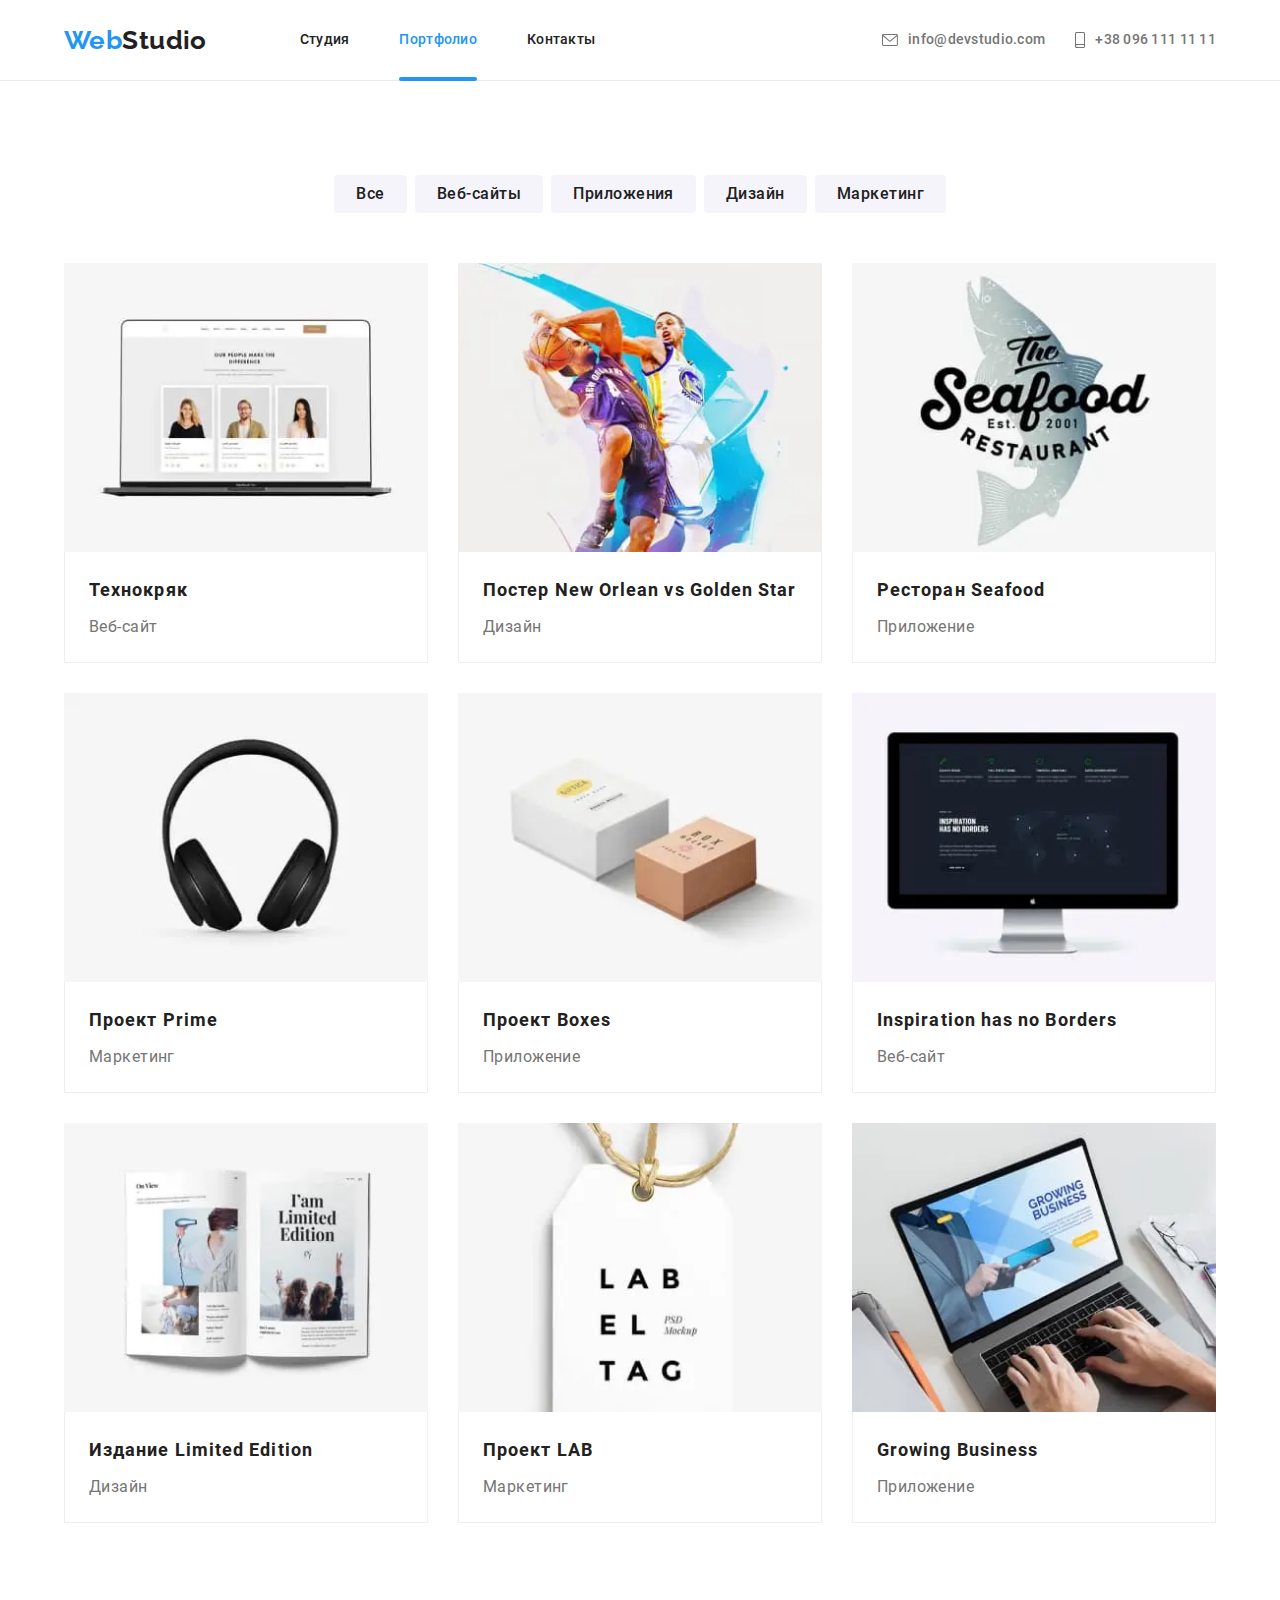
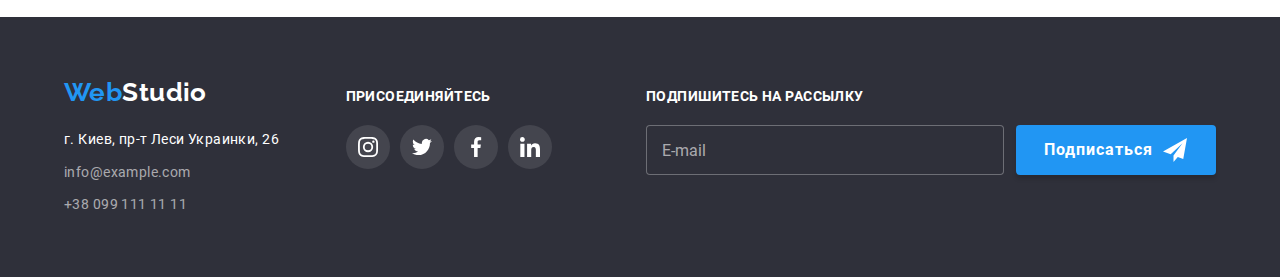
==== commit 1a07e264: "fix styles in portfolio" ====
--- a/portfolio.html
+++ b/portfolio.html
@@ -22,6 +22,7 @@
         <!-- Лого в хедере -->
         <a href="./index.html" class="logo header__logo"><span class="logo__text">Web</span>Studio</a>
 
+        <!-- Мобильное меню-бургер -->
         <button type="button" class="mobile-button" aria-expanded="false" aria-controls="menu-container" data-menu-button>
           <svg width="40" height="40" aria-label="Переключатель мобильного меню" class="mobile-button__icon">
             <use class="icon-cross" href="./images/sprite.svg#icon-cross"></use>
@@ -76,7 +77,7 @@
 
     <main>
       <div class="container">
-        <section class="portfolio-section">
+        <section class="section portfolio">
           <!-- Кнопки-фильтры -->
           <ul class="filters">
             <li class="filters__item">
@@ -98,7 +99,7 @@
           </ul>
 
           <!-- Портфолио -->
-          <ul class="portfolio">
+          <ul class="portfolio__list">
             <li class="portfolio__item">
               <a href="#" class="portfolio__link">
                 <div class="portfolio__thumb">
@@ -134,10 +135,9 @@
 
                     <img
                       src="./images/mobile/portfolio-1-480@1x.jpg"
-                      class="portfolio__img"
                       loading="lazy"
                       alt="Пример сайта"
-                      width="370"
+                      width="450"
                       height="294"
                     />
                   </picture>
@@ -188,10 +188,9 @@
 
                     <img
                       src="./images/mobile/portfolio-2-480@1x.jpg"
-                      class="portfolio__img"
                       loading="lazy"
                       alt="Два мужчины играют в баскетбол"
-                      width="370"
+                      width="450"
                       height="294"
                     />
                   </picture>
@@ -241,10 +240,9 @@
 
                     <img
                       src="./images/mobile/portfolio-3-480@1x.jpg"
-                      class="portfolio__img"
                       loading="lazy"
                       alt="Логотип ресторана с рыбой на фоне"
-                      width="370"
+                      width="450"
                       height="294"
                     />
                   </picture>
@@ -294,10 +292,9 @@
 
                     <img
                       src="./images/mobile/portfolio-4-480@1x.jpg"
-                      class="portfolio__img"
                       loading="lazy"
                       alt="Наушники"
-                      width="370"
+                      width="450"
                       height="294"
                     />
                   </picture>
@@ -347,10 +344,9 @@
 
                     <img
                       src="./images/mobile/portfolio-5-480@1x.jpg"
-                      class="portfolio__img"
                       loading="lazy"
                       alt="Две коробки"
-                      width="370"
+                      width="450"
                       height="294"
                     />
                   </picture>
@@ -400,10 +396,9 @@
 
                     <img
                       src="./images/mobile/portfolio-6-480@1x.jpg"
-                      class="portfolio__img"
                       loading="lazy"
                       alt="Карта мира на темном фоне"
-                      width="370"
+                      width="450"
                       height="294"
                     />
                   </picture>
@@ -453,10 +448,9 @@
 
                     <img
                       src="./images/mobile/portfolio-7-480@1x.jpg"
-                      class="portfolio__img"
                       loading="lazy"
                       alt="Разворот книги"
-                      width="370"
+                      width="450"
                       height="294"
                     />
                   </picture>
@@ -506,10 +500,9 @@
 
                     <img
                       src="./images/mobile/portfolio-8-480@1x.jpg"
-                      class="portfolio__img"
                       loading="lazy"
                       alt="Белая бирка"
-                      width="370"
+                      width="450"
                       height="294"
                     />
                   </picture>
@@ -559,10 +552,9 @@
 
                     <img
                       src="./images/mobile/portfolio-9-480@1x.jpg"
-                      class="portfolio__img"
                       loading="lazy"
                       alt="Человек печаает на ноутбуке"
-                      width="370"
+                      width="450"
                       height="294"
                     />
                   </picture>
--- a/css/portfolio.min.css
+++ b/css/portfolio.min.css
@@ -1,2 +1,2 @@
-.filters,.portfolio,.menu,.contacts,.adress__list,.networks__list{padding:0;margin:0;list-style:none}@font-face{font-family:"Raleway";src:local("Raleway"),url("../fonts/Raleway-Bold.ttf") format("truetype");font-weight:700;font-style:normal;font-display:fallback}@font-face{font-family:"Roboto";src:local("Roboto"),url("../fonts/Roboto-Regular.ttf") format("truetype");font-weight:400;font-style:normal;font-display:fallback}@font-face{font-family:"Roboto";src:local("Roboto"),url("../fonts/Roboto-Medium.ttf") format("truetype");font-weight:500;font-style:normal;font-display:fallback}@font-face{font-family:"Roboto";src:local("Roboto"),url("../fonts/Roboto-Bold.ttf") format("truetype");font-weight:700;font-style:normal;font-display:fallback}@font-face{font-family:"Roboto";src:local("Roboto"),url("../fonts/Roboto-Black.ttf") format("truetype");font-weight:900;font-style:normal;font-display:fallback}/*! modern-normalize v0.7.0 | MIT License | https://github.com/sindresorhus/modern-normalize */*,::after,::before{-webkit-box-sizing:border-box;box-sizing:border-box}:root{-moz-tab-size:4;-o-tab-size:4;tab-size:4}html{line-height:1.15;-webkit-text-size-adjust:100%}body{margin:0}body{font-family:system-ui,-apple-system,'Segoe UI',Roboto,Helvetica,Arial,sans-serif,'Apple Color Emoji','Segoe UI Emoji'}hr{height:0}abbr[title]{-webkit-text-decoration:underline dotted;text-decoration:underline dotted}b,strong{font-weight:bolder}code,kbd,pre,samp{font-family:ui-monospace,SFMono-Regular,Consolas,'Liberation Mono',Menlo,monospace;font-size:1em}small{font-size:80%}sub,sup{font-size:75%;line-height:0;position:relative;vertical-align:baseline}sub{bottom:-.25em}sup{top:-.5em}button,input,optgroup,select,textarea{font-family:inherit;font-size:100%;line-height:1.15;margin:0}button,select{text-transform:none}[type=button],[type=reset],[type=submit],button{-webkit-appearance:button}[type=button]::-moz-focus-inner,[type=reset]::-moz-focus-inner,[type=submit]::-moz-focus-inner,button::-moz-focus-inner{border-style:none;padding:0}[type=button]:-moz-focusring,[type=reset]:-moz-focusring,[type=submit]:-moz-focusring,button:-moz-focusring{outline:1px dotted ButtonText}legend{padding:0}progress{vertical-align:baseline}[type=number]::-webkit-inner-spin-button,[type=number]::-webkit-outer-spin-button{height:auto}[type=search]{-webkit-appearance:textfield;outline-offset:-2px}[type=search]::-webkit-search-decoration{-webkit-appearance:none}::-webkit-file-upload-button{-webkit-appearance:button;font:inherit}summary{display:list-item}body{background-color:#fff;color:#757575;font-family:Roboto,sans-serif;letter-spacing:0.03em;font-size:14px;line-height:1.71}@media screen and (max-width: 767px){body{padding-top:60px}}img{display:block;max-width:100%;height:auto}.visually-hidden{position:absolute;width:1px;height:1px;margin:-1px;border:0;padding:0;clip:rect(0 0 0 0);overflow:hidden}.header{border-bottom:1px solid #ececec}@media screen and (max-width: 767px){.header{position:fixed;top:0;width:100%;background-color:#fff;z-index:1}}@media screen and (max-width: 767px){.main-nav{display:-webkit-box;display:-ms-flexbox;display:flex;-webkit-box-pack:justify;-ms-flex-pack:justify;justify-content:space-between;-webkit-box-align:center;-ms-flex-align:center;align-items:center;height:60px}}@media screen and (min-width: 768px){.main-nav{display:-webkit-box;display:-ms-flexbox;display:flex;-webkit-box-pack:justify;-ms-flex-pack:justify;justify-content:space-between;-webkit-box-align:center;-ms-flex-align:center;align-items:center}}@media screen and (max-width: 1199px){.portfolio-section{padding:60px 0}}@media screen and (min-width: 1200px){.portfolio-section{padding:94px 0}}.filters{display:-webkit-box;display:-ms-flexbox;display:flex}@media screen and (max-width: 767px){.filters{-ms-flex-wrap:wrap;flex-wrap:wrap;margin-bottom:40px}}@media screen and (min-width: 768px) and (max-width: 1199px){.filters{-ms-flex-wrap:nowrap;flex-wrap:nowrap;-webkit-box-pack:center;-ms-flex-pack:center;justify-content:center;margin-bottom:30px}}@media screen and (min-width: 1200px){.filters{-webkit-box-pack:center;-ms-flex-pack:center;justify-content:center;margin-bottom:50px}}@media screen and (max-width: 767px){.filters__item:not(:last-child){margin-right:8px}.filters__item:not(:nth-last-child(-n+2)){margin-bottom:15px}}@media screen and (min-width: 768px) and (max-width: 1199px){.filters__item:not(:last-child){margin-right:8px}}@media screen and (min-width: 1200px){.filters__item:not(:last-child){margin-right:8px}}.filters__btn{display:inline-block;min-width:73px;height:38px;padding:6px 22px;border-radius:4px;border:0px solid transparent;background-color:#f5f4fa;color:#212121;font-family:inherit;font-weight:500;font-size:16px;line-height:1.62;text-align:center;letter-spacing:0.03em;-webkit-transition:all 250ms cubic-bezier(0.4, 0, 0.2, 1);transition:all 250ms cubic-bezier(0.4, 0, 0.2, 1)}.filters__btn:hover,.filters__btn:focus{background-color:#2196f3;-webkit-box-shadow:0px 4px 4px rgba(0,0,0,0.15);box-shadow:0px 4px 4px rgba(0,0,0,0.15);color:#fff;cursor:pointer}@media screen and (min-width: 768px) and (max-width: 1199px){.portfolio{display:-webkit-box;display:-ms-flexbox;display:flex;-ms-flex-wrap:wrap;flex-wrap:wrap}}@media screen and (min-width: 1200px){.portfolio{display:-webkit-box;display:-ms-flexbox;display:flex;-ms-flex-wrap:wrap;flex-wrap:wrap}}.portfolio__item{-webkit-transition:-webkit-box-shadow 250ms cubic-bezier(0.4, 0, 0.2, 1);transition:-webkit-box-shadow 250ms cubic-bezier(0.4, 0, 0.2, 1);transition:box-shadow 250ms cubic-bezier(0.4, 0, 0.2, 1);transition:box-shadow 250ms cubic-bezier(0.4, 0, 0.2, 1), -webkit-box-shadow 250ms cubic-bezier(0.4, 0, 0.2, 1)}@media screen and (max-width: 767px){.portfolio__item:not(:last-child){margin-bottom:30px}}@media screen and (min-width: 768px) and (max-width: 1199px){.portfolio__item{width:calc((100% - 1 * 30px) / 2)}.portfolio__item:nth-last-child(n+2){margin-bottom:30px}.portfolio__item:not(:nth-child(2n)){margin-right:30px}}@media screen and (min-width: 1200px){.portfolio__item{width:calc((100% - 2 * 30px) / 3)}.portfolio__item:nth-last-child(n+4){margin-bottom:30px}.portfolio__item:not(:nth-child(3n)){margin-right:30px}}.portfolio__item:hover,.portfolio__item:focus{height:-webkit-fit-content;height:-moz-fit-content;height:fit-content;-webkit-box-shadow:0px 1px 1px rgba(0,0,0,0.12),0px 4px 4px rgba(0,0,0,0.06),1px 4px 6px rgba(0,0,0,0.16);box-shadow:0px 1px 1px rgba(0,0,0,0.12),0px 4px 4px rgba(0,0,0,0.06),1px 4px 6px rgba(0,0,0,0.16)}.portfolio__link{text-decoration:none}.portfolio__thumb{position:relative;overflow:hidden}@media screen and (max-width: 1199px){.portfolio__img{width:100%}}.portfolio__tooltip{position:absolute;bottom:0;left:0;-webkit-transform:translate(0, 100%);transform:translate(0, 100%);width:370px;height:294px;margin:0;padding:63px 24px;background-color:rgba(33,150,243,0.9);color:#fff;font-size:18px;line-height:1.56;-webkit-transition:all 250ms cubic-bezier(0.4, 0, 0.2, 1);transition:all 250ms cubic-bezier(0.4, 0, 0.2, 1);opacity:0}.portfolio__link:hover .portfolio__tooltip,.portfolio__link:focus .portfolio__tooltip{-webkit-transform:translateY(0);transform:translateY(0);opacity:1}.portfolio__content{padding:20px 24px;border-right:1px solid #eeeeee;border-left:1px solid #eeeeee;border-bottom:1px solid #eeeeee}.portfolio__title{margin-top:0;margin-bottom:4px;color:#212121;font-weight:700;font-size:18px;line-height:2;letter-spacing:0.06em}.portfolio__text{margin:0;color:#757575;font-size:16px;line-height:1.87}.footer{padding:60px 0;background-color:#2f303a;color:#fff}@media screen and (min-width: 768px) and (max-width: 1199px){.footer-blocks{display:-webkit-box;display:-ms-flexbox;display:flex;-ms-flex-wrap:wrap;flex-wrap:wrap;-ms-flex-pack:distribute;justify-content:space-around}}@media screen and (max-width: 1199px){.footer-blocks{text-align:center}}@media screen and (min-width: 1200px){.footer-blocks{display:-webkit-box;display:-ms-flexbox;display:flex;-webkit-box-pack:justify;-ms-flex-pack:justify;justify-content:space-between;-webkit-box-align:baseline;-ms-flex-align:baseline;align-items:baseline}}.container{width:100%;margin-left:auto;margin-right:auto;padding:0 15px}@media (min-width: 480px){.container{width:480px}}@media (min-width: 768px){.container{width:768px}}@media (min-width: 1200px){.container{width:1200px}}@media screen and (max-width: 1199px){.section{padding-top:60px;padding-bottom:60px}}@media screen and (min-width: 1200px){.section{padding-top:94px;padding-bottom:94px}}.title{margin-top:0;margin-bottom:30px;color:#212121;font-weight:700;font-size:28px;line-height:1.17;text-align:center}@media (min-width: 1200px){.title{margin-bottom:50px}}@media (min-width: 1200px){.title{font-weight:700;font-size:36px;line-height:1.17}}.btn{min-width:200px;height:50px;border:0px solid transparent;border-radius:4px;background-color:#2196f3;-webkit-box-shadow:0px 4px 4px rgba(0,0,0,0.15);box-shadow:0px 4px 4px rgba(0,0,0,0.15);color:#fff;font-weight:700;font-size:16px;line-height:1.87;letter-spacing:0.06em;-webkit-transform:scale(1);transform:scale(1);-webkit-transition:-webkit-transform 250ms cubic-bezier(0.4, 0, 0.2, 1);transition:-webkit-transform 250ms cubic-bezier(0.4, 0, 0.2, 1);transition:transform 250ms cubic-bezier(0.4, 0, 0.2, 1);transition:transform 250ms cubic-bezier(0.4, 0, 0.2, 1), -webkit-transform 250ms cubic-bezier(0.4, 0, 0.2, 1);cursor:pointer}.btn:hover:enabled,.btn:focus:enabled{-webkit-transform:scale(0.93);transform:scale(0.93)}.btn:disabled{background-color:gray}.logo{font-family:Raleway,sans-serif;font-weight:700;font-size:24px;line-height:1.16;text-decoration:none}.logo__text{color:#2196f3}@media screen and (min-width: 1200px){.logo{font-weight:700;font-size:26px;line-height:1.19}}.header__logo{color:#212121}.mobile-button{display:-webkit-inline-box;display:-ms-inline-flexbox;display:inline-flex;margin:0;padding:0;border:0;background-color:transparent}.mobile-button .icon-cross{display:none}.mobile-button.is-open .icon-cross{display:block}.mobile-button.is-open .icon-menu{display:none}.mobile-button:hover .mobile-button__icon,.mobile-button:focus .mobile-button__icon,.mobile-button:active .mobile-button__icon{fill:#2196f3}@media screen and (min-width: 768px){.mobile-button{display:none}}.menu-container.is-open{display:block}@media screen and (max-width: 767px){.menu-container{display:none;position:absolute;top:100%;left:0;width:100%;padding:60px 0;background-color:#fff;-webkit-box-shadow:0px 4px 8px rgba(0,0,0,0.04),0px 2px 4px rgba(0,0,0,0.08),0px 1px 3px rgba(0,0,0,0.16);box-shadow:0px 4px 8px rgba(0,0,0,0.04),0px 2px 4px rgba(0,0,0,0.08),0px 1px 3px rgba(0,0,0,0.16);text-align:center;z-index:1}}@media screen and (min-width: 768px){.menu-container{display:-webkit-box;display:-ms-flexbox;display:flex;-webkit-box-align:center;-ms-flex-align:center;align-items:center;-webkit-box-flex:1;-ms-flex-positive:1;flex-grow:1}}@media screen and (max-width: 767px){.menu{margin-bottom:60px}}@media screen and (min-width: 768px) and (max-width: 1199px){.menu{display:-webkit-box;display:-ms-flexbox;display:flex;margin-left:88px}}@media screen and (min-width: 1200px){.menu{display:-webkit-box;display:-ms-flexbox;display:flex;margin-left:93px}}@media screen and (max-width: 767px){.menu__item:not(:last-child){margin-bottom:40px}}@media screen and (min-width: 768px){.menu__item:not(:last-child){margin-right:50px}}.menu__link{position:relative;color:#212121;font-weight:500;font-size:14px;line-height:1.14;letter-spacing:0.02em;text-decoration:none;-webkit-transition:color 250ms cubic-bezier(0.4, 0, 0.2, 1);transition:color 250ms cubic-bezier(0.4, 0, 0.2, 1)}.menu__link:hover,.menu__link:focus{color:#2196f3}.menu__link--current{color:#2196f3}.menu__link--current::after{content:"";position:absolute;bottom:-1px;left:0;display:block;width:100%;height:4px;border-radius:2px;background-color:#2196f3}@media screen and (max-width: 767px){.menu__link{padding-top:8px;padding-bottom:8px;font-weight:500;font-size:18px;line-height:1.16}}@media screen and (min-width: 768px){.menu__link{display:block;padding-top:32px;padding-bottom:32px}}@media screen and (min-width: 768px) and (max-width: 1199px){.contacts{margin-left:auto}}@media screen and (min-width: 1200px){.contacts{display:-webkit-box;display:-ms-flexbox;display:flex;-webkit-box-align:center;-ms-flex-align:center;align-items:center;margin-left:auto}}@media screen and (max-width: 767px){.contacts__item:not(:last-child){margin-bottom:16px}}@media screen and (min-width: 768px) and (max-width: 1199px){.contacts__item:not(:last-child){margin-bottom:10px}}@media screen and (min-width: 1200px){.contacts__item:not(:last-child){margin-right:30px}}.contacts__link{color:#757575;font-weight:500;font-size:18px;line-height:1.16;letter-spacing:0.02em;text-decoration:none;-webkit-transition:color 250ms cubic-bezier(0.4, 0, 0.2, 1);transition:color 250ms cubic-bezier(0.4, 0, 0.2, 1)}.contacts__link:hover,.contacts__link:focus{color:#2196f3}@media screen and (min-width: 767px){.contacts__link{font-weight:500;font-size:14px;line-height:1.14}}.contacts__icon{display:-webkit-box;display:-ms-flexbox;display:flex;-webkit-box-align:center;-ms-flex-align:center;align-items:center}@media screen and (max-width: 767px){.contacts__icon{-webkit-box-pack:center;-ms-flex-pack:center;justify-content:center}}.contacts__mail{width:16px;height:12px;margin-right:10px;fill:currentColor}.contacts__phone{margin-right:10px;width:10px;height:16px;fill:currentColor}.media-link{display:-webkit-box;display:-ms-flexbox;display:flex;-webkit-box-pack:center;-ms-flex-pack:center;justify-content:center;-webkit-box-align:center;-ms-flex-align:center;align-items:center;width:44px;height:44px;border-radius:50%;-webkit-transition:background-color 250ms cubic-bezier(0.4, 0, 0.2, 1);transition:background-color 250ms cubic-bezier(0.4, 0, 0.2, 1)}.media-link:hover,.media-link:focus{background-color:#2196f3}.media-icon{width:20px;height:20px;fill:#afb1b8;-webkit-transition:fill 250ms cubic-bezier(0.4, 0, 0.2, 1);transition:fill 250ms cubic-bezier(0.4, 0, 0.2, 1)}@media screen and (max-width: 1199px){.address-block{margin-bottom:60px;text-align:center}}@media screen and (min-width: 1200px){.address-block{margin-right:70px}}.footer__logo{display:inline-block;margin-bottom:20px;color:#fff}.adress{font-style:normal}@media screen and (min-width: 1200px){.adress{display:-webkit-box;display:-ms-flexbox;display:flex;-webkit-box-orient:vertical;-webkit-box-direction:normal;-ms-flex-direction:column;flex-direction:column}}.adress__map{margin-top:0}@media screen and (min-width: 1200px){.adress__map{margin-bottom:9px}}.adress__item:not(:last-child){margin-bottom:8px}.adress__link{color:rgba(255,255,255,0.6);text-decoration:none;-webkit-transition:color 250ms cubic-bezier(0.4, 0, 0.2, 1);transition:color 250ms cubic-bezier(0.4, 0, 0.2, 1)}.adress__link:hover,.adress__link:focus{color:#2196f3}@media screen and (max-width: 1199px){.networks{margin-bottom:60px}}@media screen and (min-width: 1200px){.networks{margin-right:93px}}.networks__title{display:inline-block;margin-bottom:20px;line-height:1.14;text-transform:uppercase}.networks__list{display:-webkit-box;display:-ms-flexbox;display:flex}@media screen and (max-width: 767px){.networks__list{-webkit-box-pack:center;-ms-flex-pack:center;justify-content:center}}.networks__item:not(:last-child){margin-right:10px}.networks__link{background-color:rgba(255,255,255,0.1)}.networks__icon{fill:#fff}.networks__link:hover .networks__icon,.networks__link:focus .networks__icon{fill:#f5f4fa}@media screen and (min-width: 768px){.subscribe__field{display:-webkit-box;display:-ms-flexbox;display:flex;-webkit-box-align:center;-ms-flex-align:center;align-items:center}}@media screen and (min-width: 768px) and (max-width: 1199px){.subscribe__field{-webkit-box-orient:vertical;-webkit-box-direction:normal;-ms-flex-direction:column;flex-direction:column}}.subscribe__input{padding:15px;border:1px solid rgba(255,255,255,0.3);border-radius:4px;background-color:#2f303a;font-size:16px;line-height:1.25;color:rgba(255,255,255,0.6);-webkit-transition:all 250ms cubic-bezier(0.4, 0, 0.2, 1);transition:all 250ms cubic-bezier(0.4, 0, 0.2, 1)}.subscribe__input::-webkit-input-placeholder{font-size:16px;line-height:1.25;color:rgba(255,255,255,0.6)}.subscribe__input:-ms-input-placeholder{font-size:16px;line-height:1.25;color:rgba(255,255,255,0.6)}.subscribe__input::-ms-input-placeholder{font-size:16px;line-height:1.25;color:rgba(255,255,255,0.6)}.subscribe__input::placeholder{font-size:16px;line-height:1.25;color:rgba(255,255,255,0.6)}.subscribe__input:focus{outline:transparent;border:1px solid currentColor}.subscribe__input:not(:placeholder-shown):focus:valid{color:green;border-color:green}.subscribe__input:not(:placeholder-shown):focus:invalid{color:tomato;border-color:tomato}@media screen and (max-width: 767px){.subscribe__input{width:100%;margin-bottom:20px}}@media screen and (min-width: 768px) and (max-width: 1199px){.subscribe__input{width:450px;margin-bottom:20px}}@media screen and (min-width: 1200px){.subscribe__input{width:358px;height:50px;margin-right:12px}}.subscribe__btn{display:-webkit-box;display:-ms-flexbox;display:flex;-webkit-box-align:center;-ms-flex-align:center;align-items:center;padding:10px 28px}@media screen and (max-width: 767px){.subscribe__btn{margin-left:auto;margin-right:auto}}.subscribe__icon{width:24px;height:24px;margin-left:10px}.backdrop{position:fixed;top:0;left:0;width:100%;height:100%;background-color:rgba(0,0,0,0.2);-webkit-transition:opacity 250ms cubic-bezier(0.4, 0, 0.2, 1);transition:opacity 250ms cubic-bezier(0.4, 0, 0.2, 1);opacity:1}.backdrop.is-hidden{opacity:0;pointer-events:none}@media screen and (max-width: 767px){.backdrop{padding:93px 15px}}@media screen and (max-width: 1199px){.backdrop{overflow-y:scroll}}.modal{position:relative;border-radius:4px;background-color:#fff;-webkit-box-shadow:0px 1px 3px rgba(0,0,0,0.12),0px 1px 1px rgba(0,0,0,0.14),0px 2px 1px rgba(0,0,0,0.2);box-shadow:0px 1px 3px rgba(0,0,0,0.12),0px 1px 1px rgba(0,0,0,0.14),0px 2px 1px rgba(0,0,0,0.2);-webkit-transition:all 250ms cubic-bezier(0.4, 0, 0.2, 1);transition:all 250ms cubic-bezier(0.4, 0, 0.2, 1)}.backdrop.is-hidden .modal{-webkit-transform:translate(-50%, -50%) scale(0.5);transform:translate(-50%, -50%) scale(0.5)}@media screen and (max-width: 767px){.backdrop.is-hidden .modal{-webkit-transform:scale(0.5);transform:scale(0.5)}}@media screen and (min-width: 768px){.modal{position:absolute;top:50%;left:50%;width:450px;height:auto;-webkit-transform:translate(-50%, -25%) scale(1);transform:translate(-50%, -25%) scale(1)}}@media screen and (min-width: 1200px){.modal{top:50%;width:528px;-webkit-transform:translate(-50%, -50%) scale(1);transform:translate(-50%, -50%) scale(1)}}.modal__close-btn{position:absolute;top:8px;right:8px;display:-webkit-box;display:-ms-flexbox;display:flex;-webkit-box-pack:center;-ms-flex-pack:center;justify-content:center;-webkit-box-align:center;-ms-flex-align:center;align-items:center;width:30px;height:30px;padding:6px;border-radius:50%;border:1px solid rgba(0,0,0,0.1);background-color:#fff;cursor:pointer}.modal__close-icon{width:18px;height:18px;fill:#000000;-webkit-transition:fill 250ms cubic-bezier(0.4, 0, 0.2, 1);transition:fill 250ms cubic-bezier(0.4, 0, 0.2, 1)}.modal__close-btn:hover .modal__close-icon,.modal__close-btn:focus .modal__close-icon{fill:#2196f3}.callback-form{width:100%;padding:40px}.callback__title{display:block;margin-bottom:12px;color:#212121;font-weight:700;font-size:20px;line-height:1.15;text-align:center}.callback__group{display:-webkit-box;display:-ms-flexbox;display:flex;-webkit-box-orient:vertical;-webkit-box-direction:normal;-ms-flex-direction:column;flex-direction:column;margin-bottom:10px}@media screen and (max-width: 767px){.callback__group:focus-within{color:#2196f3}}.callback__label{margin-bottom:4px;font-size:12px;line-height:1.16;letter-spacing:0.01em}.callback__area{position:relative}.callback__input{width:100%;padding:11px 11px 11px 42px;border:1px solid rgba(33,33,33,0.2);border-radius:4px;-webkit-transition:all 250ms cubic-bezier(0.4, 0, 0.2, 1);transition:all 250ms cubic-bezier(0.4, 0, 0.2, 1);cursor:pointer}.callback__input:focus{outline:transparent;border:1px solid #2196f3}.callback__input:not(:placeholder-shown):focus:valid{color:#2196f3;border-color:#2196f3}.callback__input:not(:placeholder-shown):focus:invalid{color:tomato;border-color:tomato}.callback__icon{position:absolute;top:50%;left:12px;width:18px;height:18px;-webkit-transform:translateY(-50%);transform:translateY(-50%);-webkit-transition:fill 250ms cubic-bezier(0.4, 0, 0.2, 1);transition:fill 250ms cubic-bezier(0.4, 0, 0.2, 1)}.callback__area:focus-within .callback__icon{fill:#2196f3}.callback__commit{display:-webkit-box;display:-ms-flexbox;display:flex;-webkit-box-orient:vertical;-webkit-box-direction:normal;-ms-flex-direction:column;flex-direction:column;margin-bottom:20px}@media screen and (max-width: 767px){.callback__commit:focus-within{color:#2196f3}}.callback__textarea{width:100%;padding:12px 16px;border:1px solid rgba(33,33,33,0.2);border-radius:4px;-webkit-transition:all 250ms cubic-bezier(0.4, 0, 0.2, 1);transition:all 250ms cubic-bezier(0.4, 0, 0.2, 1);resize:none;cursor:pointer}.callback__textarea::-webkit-input-placeholder{font-size:12px;line-height:1.16;letter-spacing:0.01em;color:rgba(117,117,117,0.5)}.callback__textarea:-ms-input-placeholder{font-size:12px;line-height:1.16;letter-spacing:0.01em;color:rgba(117,117,117,0.5)}.callback__textarea::-ms-input-placeholder{font-size:12px;line-height:1.16;letter-spacing:0.01em;color:rgba(117,117,117,0.5)}.callback__textarea::placeholder{font-size:12px;line-height:1.16;letter-spacing:0.01em;color:rgba(117,117,117,0.5)}.callback__textarea:focus{outline:transparent;border:1px solid #2196f3}.policy-block{display:-webkit-box;display:-ms-flexbox;display:flex;-webkit-box-align:baseline;-ms-flex-align:baseline;align-items:baseline;-webkit-box-pack:center;-ms-flex-pack:center;justify-content:center;margin-bottom:30px;cursor:pointer}.policy__icon::before{display:inline-block;content:"";width:16px;height:15px;margin-right:7px;border:2px solid #212121;border-radius:2px;vertical-align:middle;-webkit-transition:all 250ms cubic-bezier(0.4, 0, 0.2, 1);transition:all 250ms cubic-bezier(0.4, 0, 0.2, 1)}.checkbox:checked+.policy__icon::before{vertical-align:middle;border-color:#2196f3;background-color:#2196f3;background-image:url("../images/form-check.svg");background-size:contain;background-origin:border-box}@media screen and (max-width: 1199px){.policy__text{font-weight:400;font-size:12px;line-height:1.16}}.policy__link{color:#2196f3}.btn-block{text-align:center}.callback__btn{padding:10px 55px}
+.filters,.portfolio__list,.menu,.contacts,.adress__list,.networks__list{padding:0;margin:0;list-style:none}@font-face{font-family:"Raleway";src:local("Raleway"),url("../fonts/Raleway-Bold.ttf") format("truetype");font-weight:700;font-style:normal;font-display:fallback}@font-face{font-family:"Roboto";src:local("Roboto"),url("../fonts/Roboto-Regular.ttf") format("truetype");font-weight:400;font-style:normal;font-display:fallback}@font-face{font-family:"Roboto";src:local("Roboto"),url("../fonts/Roboto-Medium.ttf") format("truetype");font-weight:500;font-style:normal;font-display:fallback}@font-face{font-family:"Roboto";src:local("Roboto"),url("../fonts/Roboto-Bold.ttf") format("truetype");font-weight:700;font-style:normal;font-display:fallback}@font-face{font-family:"Roboto";src:local("Roboto"),url("../fonts/Roboto-Black.ttf") format("truetype");font-weight:900;font-style:normal;font-display:fallback}/*! modern-normalize v0.7.0 | MIT License | https://github.com/sindresorhus/modern-normalize */*,::after,::before{-webkit-box-sizing:border-box;box-sizing:border-box}:root{-moz-tab-size:4;-o-tab-size:4;tab-size:4}html{line-height:1.15;-webkit-text-size-adjust:100%}body{margin:0}body{font-family:system-ui,-apple-system,'Segoe UI',Roboto,Helvetica,Arial,sans-serif,'Apple Color Emoji','Segoe UI Emoji'}hr{height:0}abbr[title]{-webkit-text-decoration:underline dotted;text-decoration:underline dotted}b,strong{font-weight:bolder}code,kbd,pre,samp{font-family:ui-monospace,SFMono-Regular,Consolas,'Liberation Mono',Menlo,monospace;font-size:1em}small{font-size:80%}sub,sup{font-size:75%;line-height:0;position:relative;vertical-align:baseline}sub{bottom:-.25em}sup{top:-.5em}button,input,optgroup,select,textarea{font-family:inherit;font-size:100%;line-height:1.15;margin:0}button,select{text-transform:none}[type=button],[type=reset],[type=submit],button{-webkit-appearance:button}[type=button]::-moz-focus-inner,[type=reset]::-moz-focus-inner,[type=submit]::-moz-focus-inner,button::-moz-focus-inner{border-style:none;padding:0}[type=button]:-moz-focusring,[type=reset]:-moz-focusring,[type=submit]:-moz-focusring,button:-moz-focusring{outline:1px dotted ButtonText}legend{padding:0}progress{vertical-align:baseline}[type=number]::-webkit-inner-spin-button,[type=number]::-webkit-outer-spin-button{height:auto}[type=search]{-webkit-appearance:textfield;outline-offset:-2px}[type=search]::-webkit-search-decoration{-webkit-appearance:none}::-webkit-file-upload-button{-webkit-appearance:button;font:inherit}summary{display:list-item}body{background-color:#fff;color:#757575;font-family:Roboto,sans-serif;letter-spacing:0.03em;font-size:14px;line-height:1.71}body.modal-open{overflow:hidden}@media screen and (max-width: 767px){body{padding-top:60px}}img{display:block;max-width:100%;height:auto}.visually-hidden{position:absolute;width:1px;height:1px;margin:-1px;border:0;padding:0;clip:rect(0 0 0 0);overflow:hidden}.header{border-bottom:1px solid #ececec}@media screen and (max-width: 767px){.header{position:fixed;top:0;width:100%;background-color:#fff;z-index:1}}@media screen and (max-width: 767px){.main-nav{display:-webkit-box;display:-ms-flexbox;display:flex;-webkit-box-pack:justify;-ms-flex-pack:justify;justify-content:space-between;-webkit-box-align:center;-ms-flex-align:center;align-items:center;height:60px}}@media screen and (min-width: 768px){.main-nav{display:-webkit-box;display:-ms-flexbox;display:flex;-webkit-box-pack:justify;-ms-flex-pack:justify;justify-content:space-between;-webkit-box-align:center;-ms-flex-align:center;align-items:center}}.filters{display:-webkit-box;display:-ms-flexbox;display:flex}@media screen and (max-width: 767px){.filters{-ms-flex-wrap:wrap;flex-wrap:wrap;margin-bottom:40px}}@media screen and (min-width: 768px) and (max-width: 1199px){.filters{-ms-flex-wrap:nowrap;flex-wrap:nowrap;-webkit-box-pack:center;-ms-flex-pack:center;justify-content:center;margin-bottom:30px}}@media screen and (min-width: 1200px){.filters{-webkit-box-pack:center;-ms-flex-pack:center;justify-content:center;margin-bottom:50px}}@media screen and (max-width: 767px){.filters__item:not(:last-child){margin-right:8px}.filters__item:not(:nth-last-child(-n+2)){margin-bottom:15px}}@media screen and (min-width: 768px) and (max-width: 1199px){.filters__item:not(:last-child){margin-right:8px}}@media screen and (min-width: 1200px){.filters__item:not(:last-child){margin-right:8px}}.filters__btn{display:inline-block;min-width:73px;height:38px;padding:6px 22px;border-radius:4px;border:0px solid transparent;background-color:#f5f4fa;color:#212121;font-family:inherit;font-weight:500;font-size:16px;line-height:1.62;text-align:center;letter-spacing:0.03em;-webkit-transition:all 250ms cubic-bezier(0.4, 0, 0.2, 1);transition:all 250ms cubic-bezier(0.4, 0, 0.2, 1)}.filters__btn:hover,.filters__btn:focus{background-color:#2196f3;-webkit-box-shadow:0px 4px 4px rgba(0,0,0,0.15);box-shadow:0px 4px 4px rgba(0,0,0,0.15);color:#fff;cursor:pointer}@media screen and (min-width: 768px) and (max-width: 1199px){.portfolio__list{display:-webkit-box;display:-ms-flexbox;display:flex;-ms-flex-wrap:wrap;flex-wrap:wrap}}@media screen and (min-width: 1200px){.portfolio__list{display:-webkit-box;display:-ms-flexbox;display:flex;-ms-flex-wrap:wrap;flex-wrap:wrap}}.portfolio__item{height:100%;-webkit-transition:-webkit-box-shadow 250ms cubic-bezier(0.4, 0, 0.2, 1);transition:-webkit-box-shadow 250ms cubic-bezier(0.4, 0, 0.2, 1);transition:box-shadow 250ms cubic-bezier(0.4, 0, 0.2, 1);transition:box-shadow 250ms cubic-bezier(0.4, 0, 0.2, 1), -webkit-box-shadow 250ms cubic-bezier(0.4, 0, 0.2, 1)}@media screen and (max-width: 767px){.portfolio__item:not(:last-child){margin-bottom:30px}}@media screen and (min-width: 768px) and (max-width: 1199px){.portfolio__item{width:calc((100% - 1 * 30px) / 2)}.portfolio__item:nth-last-child(n+2){margin-bottom:30px}.portfolio__item:not(:nth-child(2n)){margin-right:30px}}@media screen and (min-width: 1200px){.portfolio__item{width:calc((100% - 2 * 30px) / 3)}.portfolio__item:nth-last-child(n+4){margin-bottom:30px}.portfolio__item:not(:nth-child(3n)){margin-right:30px}}.portfolio__item:hover,.portfolio__item:focus{-webkit-box-shadow:0px 1px 1px rgba(0,0,0,0.12),0px 4px 4px rgba(0,0,0,0.06),1px 4px 6px rgba(0,0,0,0.16);box-shadow:0px 1px 1px rgba(0,0,0,0.12),0px 4px 4px rgba(0,0,0,0.06),1px 4px 6px rgba(0,0,0,0.16)}.portfolio__link{text-decoration:none}.portfolio__thumb{position:relative;overflow:hidden}.portfolio__tooltip{position:absolute;bottom:0;left:0;-webkit-transform:translate(0, 100%);transform:translate(0, 100%);display:-webkit-box;display:-ms-flexbox;display:flex;-webkit-box-pack:center;-ms-flex-pack:center;justify-content:center;-webkit-box-align:center;-ms-flex-align:center;align-items:center;width:100%;height:100%;margin:0;padding:24px 24px 0;background-color:rgba(33,150,243,0.9);color:#fff;font-size:18px;line-height:1.56;-webkit-transition:all 250ms cubic-bezier(0.4, 0, 0.2, 1);transition:all 250ms cubic-bezier(0.4, 0, 0.2, 1);opacity:0}.portfolio__link:hover .portfolio__tooltip,.portfolio__link:focus .portfolio__tooltip{-webkit-transform:translateY(0);transform:translateY(0);opacity:1}@media screen and (max-width: 767px){.portfolio__tooltip{overflow-y:auto}}@media screen and (min-width: 768px) and (max-width: 1199px){.portfolio__tooltip{padding:49px 24px}}@media screen and (min-width: 1200px){.portfolio__tooltip{padding:63px 24px}}.portfolio__content{padding:20px 24px;border-right:1px solid #eeeeee;border-left:1px solid #eeeeee;border-bottom:1px solid #eeeeee}.portfolio__title{margin-top:0;margin-bottom:4px;color:#212121;font-weight:700;font-size:18px;line-height:2;letter-spacing:0.06em}@media screen and (min-width: 1200px){.portfolio__title{white-space:nowrap;overflow:hidden}}.portfolio__text{margin:0;color:#757575;font-size:16px;line-height:1.87}.footer{padding:60px 0px;background-color:#2f303a;color:#fff}@media screen and (min-width: 768px) and (max-width: 1199px){.footer-blocks{display:-webkit-box;display:-ms-flexbox;display:flex;-ms-flex-wrap:wrap;flex-wrap:wrap;-ms-flex-pack:distribute;justify-content:space-around}}@media screen and (max-width: 1199px){.footer-blocks{text-align:center}}@media screen and (min-width: 1200px){.footer-blocks{display:-webkit-box;display:-ms-flexbox;display:flex;-webkit-box-pack:justify;-ms-flex-pack:justify;justify-content:space-between;-webkit-box-align:baseline;-ms-flex-align:baseline;align-items:baseline}}.container{width:100%;margin:0px auto;padding:0px 15px}@media screen and (min-width: 480px) and (max-width: 767px){.container{width:calc(480px - 18px)}}@media screen and (min-width: 768px) and (max-width: 1199px){.container{width:calc(768px - 18px)}}@media screen and (min-width: 1200px){.container{width:calc(1200px - 18px)}}@media screen and (max-width: 1199px){.section{padding-top:60px;padding-bottom:60px}}@media screen and (min-width: 1200px){.section{padding-top:94px;padding-bottom:94px}}.section__title{margin-top:0;margin-bottom:30px;color:#212121;font-weight:700;font-size:28px;line-height:1.17;text-align:center}@media screen and (min-width: 1200px){.section__title{font-weight:700;font-size:36px;line-height:1.17;margin-bottom:50px}}.btn{min-width:200px;height:50px;border:0px solid transparent;border-radius:4px;background-color:#2196f3;-webkit-box-shadow:0px 4px 4px rgba(0,0,0,0.15);box-shadow:0px 4px 4px rgba(0,0,0,0.15);color:#fff;font-weight:700;font-size:16px;line-height:1.87;letter-spacing:0.06em;-webkit-transform:scale(1);transform:scale(1);-webkit-transition:-webkit-transform 250ms cubic-bezier(0.4, 0, 0.2, 1);transition:-webkit-transform 250ms cubic-bezier(0.4, 0, 0.2, 1);transition:transform 250ms cubic-bezier(0.4, 0, 0.2, 1);transition:transform 250ms cubic-bezier(0.4, 0, 0.2, 1), -webkit-transform 250ms cubic-bezier(0.4, 0, 0.2, 1);cursor:pointer}.btn:hover:enabled,.btn:focus:enabled{-webkit-transform:scale(0.93);transform:scale(0.93)}.btn:disabled{background-color:gray}.logo{font-family:Raleway,sans-serif;font-weight:700;font-size:24px;line-height:1.16;text-decoration:none}.logo__text{color:#2196f3}@media screen and (min-width: 1200px){.logo{font-weight:700;font-size:26px;line-height:1.19}}.header__logo{color:#212121}.mobile-button{display:-webkit-inline-box;display:-ms-inline-flexbox;display:inline-flex;margin:0;padding:0;border:0;background-color:transparent}.mobile-button .icon-cross{display:none}.mobile-button.is-open .icon-cross{display:block}.mobile-button.is-open .icon-menu{display:none}.mobile-button:hover .mobile-button__icon,.mobile-button:focus .mobile-button__icon,.mobile-button:active .mobile-button__icon{fill:#2196f3}@media screen and (min-width: 768px){.mobile-button{display:none}}.menu-container.is-open{display:block}@media screen and (max-width: 767px){.menu-container{display:none;position:absolute;top:100%;left:0;width:100%;padding:60px 0;background-color:#fff;-webkit-box-shadow:0px 4px 8px rgba(0,0,0,0.04),0px 2px 4px rgba(0,0,0,0.08),0px 1px 3px rgba(0,0,0,0.16);box-shadow:0px 4px 8px rgba(0,0,0,0.04),0px 2px 4px rgba(0,0,0,0.08),0px 1px 3px rgba(0,0,0,0.16);text-align:center;z-index:1}}@media screen and (min-width: 768px){.menu-container{display:-webkit-box;display:-ms-flexbox;display:flex;-webkit-box-align:center;-ms-flex-align:center;align-items:center;-webkit-box-flex:1;-ms-flex-positive:1;flex-grow:1}}@media screen and (max-width: 767px){.menu{margin-bottom:60px}}@media screen and (min-width: 768px) and (max-width: 1199px){.menu{display:-webkit-box;display:-ms-flexbox;display:flex;margin-left:88px}}@media screen and (min-width: 1200px){.menu{display:-webkit-box;display:-ms-flexbox;display:flex;margin-left:93px}}@media screen and (max-width: 767px){.menu__item:not(:last-child){margin-bottom:40px}}@media screen and (min-width: 768px){.menu__item:not(:last-child){margin-right:50px}}.menu__link{position:relative;color:#212121;font-weight:500;font-size:14px;line-height:1.14;letter-spacing:0.02em;text-decoration:none;-webkit-transition:color 250ms cubic-bezier(0.4, 0, 0.2, 1);transition:color 250ms cubic-bezier(0.4, 0, 0.2, 1)}.menu__link:hover,.menu__link:focus{color:#2196f3}.menu__link--current{color:#2196f3}.menu__link--current::after{content:"";position:absolute;bottom:-1px;left:0;display:block;width:100%;height:4px;border-radius:2px;background-color:#2196f3}@media screen and (max-width: 767px){.menu__link{padding-top:8px;padding-bottom:8px;font-weight:500;font-size:18px;line-height:1.16}}@media screen and (min-width: 768px){.menu__link{display:block;padding-top:32px;padding-bottom:32px}}@media screen and (min-width: 768px) and (max-width: 1199px){.contacts{margin-left:auto}}@media screen and (min-width: 1200px){.contacts{display:-webkit-box;display:-ms-flexbox;display:flex;-webkit-box-align:center;-ms-flex-align:center;align-items:center;margin-left:auto}}@media screen and (max-width: 767px){.contacts__item:not(:last-child){margin-bottom:16px}}@media screen and (min-width: 768px) and (max-width: 1199px){.contacts__item:not(:last-child){margin-bottom:10px}}@media screen and (min-width: 1200px){.contacts__item:not(:last-child){margin-right:30px}}.contacts__link{color:#757575;font-weight:500;font-size:18px;line-height:1.16;letter-spacing:0.02em;text-decoration:none;-webkit-transition:color 250ms cubic-bezier(0.4, 0, 0.2, 1);transition:color 250ms cubic-bezier(0.4, 0, 0.2, 1)}.contacts__link:hover,.contacts__link:focus{color:#2196f3}@media screen and (min-width: 767px){.contacts__link{font-weight:500;font-size:14px;line-height:1.14}}.contacts__icon{display:-webkit-box;display:-ms-flexbox;display:flex;-webkit-box-align:center;-ms-flex-align:center;align-items:center}@media screen and (max-width: 767px){.contacts__icon{-webkit-box-pack:center;-ms-flex-pack:center;justify-content:center}}.contacts__mail{width:16px;height:12px;margin-right:10px;fill:currentColor}@media screen and (min-width: 768px) and (max-width: 1199px){.contacts__mail{margin-right:8px}}.contacts__phone{margin-right:10px;width:10px;height:16px;fill:currentColor}@media screen and (min-width: 768px) and (max-width: 1199px){.contacts__phone{margin-right:8px}}.media-link{display:-webkit-box;display:-ms-flexbox;display:flex;-webkit-box-pack:center;-ms-flex-pack:center;justify-content:center;-webkit-box-align:center;-ms-flex-align:center;align-items:center;width:44px;height:44px;border-radius:50%;-webkit-transition:background-color 250ms cubic-bezier(0.4, 0, 0.2, 1);transition:background-color 250ms cubic-bezier(0.4, 0, 0.2, 1)}.media-link:hover,.media-link:focus{background-color:#2196f3}.media-icon{width:20px;height:20px;fill:#afb1b8;-webkit-transition:fill 250ms cubic-bezier(0.4, 0, 0.2, 1);transition:fill 250ms cubic-bezier(0.4, 0, 0.2, 1)}@media screen and (max-width: 1199px){.address-block{margin-bottom:60px;text-align:center}}@media screen and (min-width: 1200px){.address-block{margin-right:65px}}.footer__logo{display:inline-block;margin-bottom:20px;color:#fff}.adress{font-style:normal}@media screen and (min-width: 1200px){.adress{display:-webkit-box;display:-ms-flexbox;display:flex;-webkit-box-orient:vertical;-webkit-box-direction:normal;-ms-flex-direction:column;flex-direction:column}}.adress__map{margin-top:0}@media screen and (min-width: 1200px){.adress__map{margin-bottom:9px}}.adress__item:not(:last-child){margin-bottom:8px}.adress__link{color:rgba(255,255,255,0.6);text-decoration:none;-webkit-transition:color 250ms cubic-bezier(0.4, 0, 0.2, 1);transition:color 250ms cubic-bezier(0.4, 0, 0.2, 1)}.adress__link:hover,.adress__link:focus{color:#2196f3}@media screen and (max-width: 1199px){.networks{margin-bottom:60px}}@media screen and (min-width: 1200px){.networks{margin-right:93px}}.networks__title{display:inline-block;margin-bottom:20px;line-height:1.14;text-transform:uppercase}.networks__list{display:-webkit-box;display:-ms-flexbox;display:flex}@media screen and (max-width: 767px){.networks__list{-webkit-box-pack:center;-ms-flex-pack:center;justify-content:center}}.networks__item:not(:last-child){margin-right:10px}.networks__link{background-color:rgba(255,255,255,0.1)}.networks__icon{fill:#fff}.networks__link:hover .networks__icon,.networks__link:focus .networks__icon{fill:#f5f4fa}@media screen and (min-width: 768px) and (max-width: 1199px){.subscribe{width:450px}}@media screen and (min-width: 768px){.subscribe__field{display:-webkit-box;display:-ms-flexbox;display:flex;-webkit-box-align:center;-ms-flex-align:center;align-items:center}}@media screen and (min-width: 768px) and (max-width: 1199px){.subscribe__field{-webkit-box-orient:vertical;-webkit-box-direction:normal;-ms-flex-direction:column;flex-direction:column}}.subscribe__input{padding:15px;border:1px solid rgba(255,255,255,0.3);border-radius:4px;background-color:#2f303a;font-size:16px;line-height:1.25;color:rgba(255,255,255,0.6);-webkit-transition:all 250ms cubic-bezier(0.4, 0, 0.2, 1);transition:all 250ms cubic-bezier(0.4, 0, 0.2, 1)}.subscribe__input::-webkit-input-placeholder{font-size:16px;line-height:1.25;color:rgba(255,255,255,0.6)}.subscribe__input:-ms-input-placeholder{font-size:16px;line-height:1.25;color:rgba(255,255,255,0.6)}.subscribe__input::-ms-input-placeholder{font-size:16px;line-height:1.25;color:rgba(255,255,255,0.6)}.subscribe__input::placeholder{font-size:16px;line-height:1.25;color:rgba(255,255,255,0.6)}.subscribe__input:focus{outline:transparent;border:1px solid currentColor}.subscribe__input:not(:placeholder-shown):focus:valid{color:green;border-color:green}.subscribe__input:not(:placeholder-shown):focus:invalid{color:tomato;border-color:tomato}@media screen and (max-width: 767px){.subscribe__input{width:100%;margin-bottom:20px}}@media screen and (min-width: 768px) and (max-width: 1199px){.subscribe__input{width:100%;margin-bottom:20px}}@media screen and (min-width: 1200px){.subscribe__input{width:358px;height:50px;margin-right:12px}}.subscribe__btn{display:-webkit-box;display:-ms-flexbox;display:flex;-webkit-box-align:center;-ms-flex-align:center;align-items:center;padding:10px 28px}@media screen and (max-width: 767px){.subscribe__btn{margin-left:auto;margin-right:auto}}.subscribe__icon{width:24px;height:24px;margin-left:10px}.backdrop{position:fixed;top:0;left:0;width:100%;height:100%;background-color:rgba(0,0,0,0.2);-webkit-transition:opacity 250ms cubic-bezier(0.4, 0, 0.2, 1);transition:opacity 250ms cubic-bezier(0.4, 0, 0.2, 1);opacity:1}.backdrop.is-hidden{opacity:0;pointer-events:none}@media screen and (max-width: 767px){.backdrop{padding:93px 15px}}@media screen and (max-width: 1199px){.backdrop{overflow-y:scroll}}.modal{position:relative;border-radius:4px;background-color:#fff;-webkit-box-shadow:0px 1px 3px rgba(0,0,0,0.12),0px 1px 1px rgba(0,0,0,0.14),0px 2px 1px rgba(0,0,0,0.2);box-shadow:0px 1px 3px rgba(0,0,0,0.12),0px 1px 1px rgba(0,0,0,0.14),0px 2px 1px rgba(0,0,0,0.2);-webkit-transition:all 250ms cubic-bezier(0.4, 0, 0.2, 1);transition:all 250ms cubic-bezier(0.4, 0, 0.2, 1)}.backdrop.is-hidden .modal{-webkit-transform:translate(-50%, -50%) scale(0.5);transform:translate(-50%, -50%) scale(0.5)}@media screen and (max-width: 767px){.backdrop.is-hidden .modal{-webkit-transform:scale(0.5);transform:scale(0.5)}}@media screen and (min-width: 768px){.modal{position:absolute;top:50%;left:50%;width:450px;height:auto;-webkit-transform:translate(-50%, -25%) scale(1);transform:translate(-50%, -25%) scale(1)}}@media screen and (min-width: 1200px){.modal{top:50%;width:528px;-webkit-transform:translate(-50%, -50%) scale(1);transform:translate(-50%, -50%) scale(1)}}.modal__close-btn{position:absolute;top:8px;right:8px;display:-webkit-box;display:-ms-flexbox;display:flex;-webkit-box-pack:center;-ms-flex-pack:center;justify-content:center;-webkit-box-align:center;-ms-flex-align:center;align-items:center;width:30px;height:30px;padding:6px;border-radius:50%;border:1px solid rgba(0,0,0,0.1);background-color:#fff;cursor:pointer}.modal__close-icon{width:18px;height:18px;fill:#000000;-webkit-transition:fill 250ms cubic-bezier(0.4, 0, 0.2, 1);transition:fill 250ms cubic-bezier(0.4, 0, 0.2, 1)}.modal__close-btn:hover .modal__close-icon,.modal__close-btn:focus .modal__close-icon{fill:#2196f3}.callback-form{width:100%;padding:40px}.callback__title{display:block;margin-bottom:12px;color:#212121;font-weight:700;font-size:20px;line-height:1.15;text-align:center}.callback__group{display:-webkit-box;display:-ms-flexbox;display:flex;-webkit-box-orient:vertical;-webkit-box-direction:normal;-ms-flex-direction:column;flex-direction:column;margin-bottom:10px}@media screen and (max-width: 767px){.callback__group:focus-within{color:#2196f3}}.callback__label{margin-bottom:4px;font-size:12px;line-height:1.16;letter-spacing:0.01em}.callback__area{position:relative}.callback__input{width:100%;padding:11px 11px 11px 42px;border:1px solid rgba(33,33,33,0.2);border-radius:4px;-webkit-transition:all 250ms cubic-bezier(0.4, 0, 0.2, 1);transition:all 250ms cubic-bezier(0.4, 0, 0.2, 1);cursor:pointer}.callback__input:focus{outline:transparent;border:1px solid #2196f3}.callback__input:not(:placeholder-shown):focus:valid{color:#2196f3;border-color:#2196f3}.callback__input:not(:placeholder-shown):focus:invalid{color:tomato;border-color:tomato}.callback__icon{position:absolute;top:50%;left:12px;width:18px;height:18px;-webkit-transform:translateY(-50%);transform:translateY(-50%);-webkit-transition:fill 250ms cubic-bezier(0.4, 0, 0.2, 1);transition:fill 250ms cubic-bezier(0.4, 0, 0.2, 1)}.callback__area:focus-within .callback__icon{fill:#2196f3}.callback__commit{display:-webkit-box;display:-ms-flexbox;display:flex;-webkit-box-orient:vertical;-webkit-box-direction:normal;-ms-flex-direction:column;flex-direction:column;margin-bottom:20px}@media screen and (max-width: 767px){.callback__commit:focus-within{color:#2196f3}}.callback__textarea{width:100%;padding:12px 16px;border:1px solid rgba(33,33,33,0.2);border-radius:4px;-webkit-transition:all 250ms cubic-bezier(0.4, 0, 0.2, 1);transition:all 250ms cubic-bezier(0.4, 0, 0.2, 1);resize:none;cursor:pointer}.callback__textarea::-webkit-input-placeholder{font-size:12px;line-height:1.16;letter-spacing:0.01em;color:rgba(117,117,117,0.5)}.callback__textarea:-ms-input-placeholder{font-size:12px;line-height:1.16;letter-spacing:0.01em;color:rgba(117,117,117,0.5)}.callback__textarea::-ms-input-placeholder{font-size:12px;line-height:1.16;letter-spacing:0.01em;color:rgba(117,117,117,0.5)}.callback__textarea::placeholder{font-size:12px;line-height:1.16;letter-spacing:0.01em;color:rgba(117,117,117,0.5)}.callback__textarea:focus{outline:transparent;border:1px solid #2196f3}.policy-block{display:-webkit-box;display:-ms-flexbox;display:flex;-webkit-box-align:baseline;-ms-flex-align:baseline;align-items:baseline;-webkit-box-pack:center;-ms-flex-pack:center;justify-content:center;margin-bottom:30px;cursor:pointer}.policy__icon::before{display:inline-block;content:"";width:16px;height:15px;margin-right:7px;border:2px solid #212121;border-radius:2px;vertical-align:middle;-webkit-transition:all 250ms cubic-bezier(0.4, 0, 0.2, 1);transition:all 250ms cubic-bezier(0.4, 0, 0.2, 1)}.checkbox:checked+.policy__icon::before{vertical-align:middle;border-color:#2196f3;background-color:#2196f3;background-image:url("../images/form-check.svg");background-size:contain;background-origin:border-box}@media screen and (max-width: 1199px){.policy__text{font-weight:400;font-size:12px;line-height:1.16}}.policy__link{color:#2196f3}.btn-block{text-align:center}.callback__btn{padding:10px 55px}
 /*# sourceMappingURL=portfolio.min.css.map */